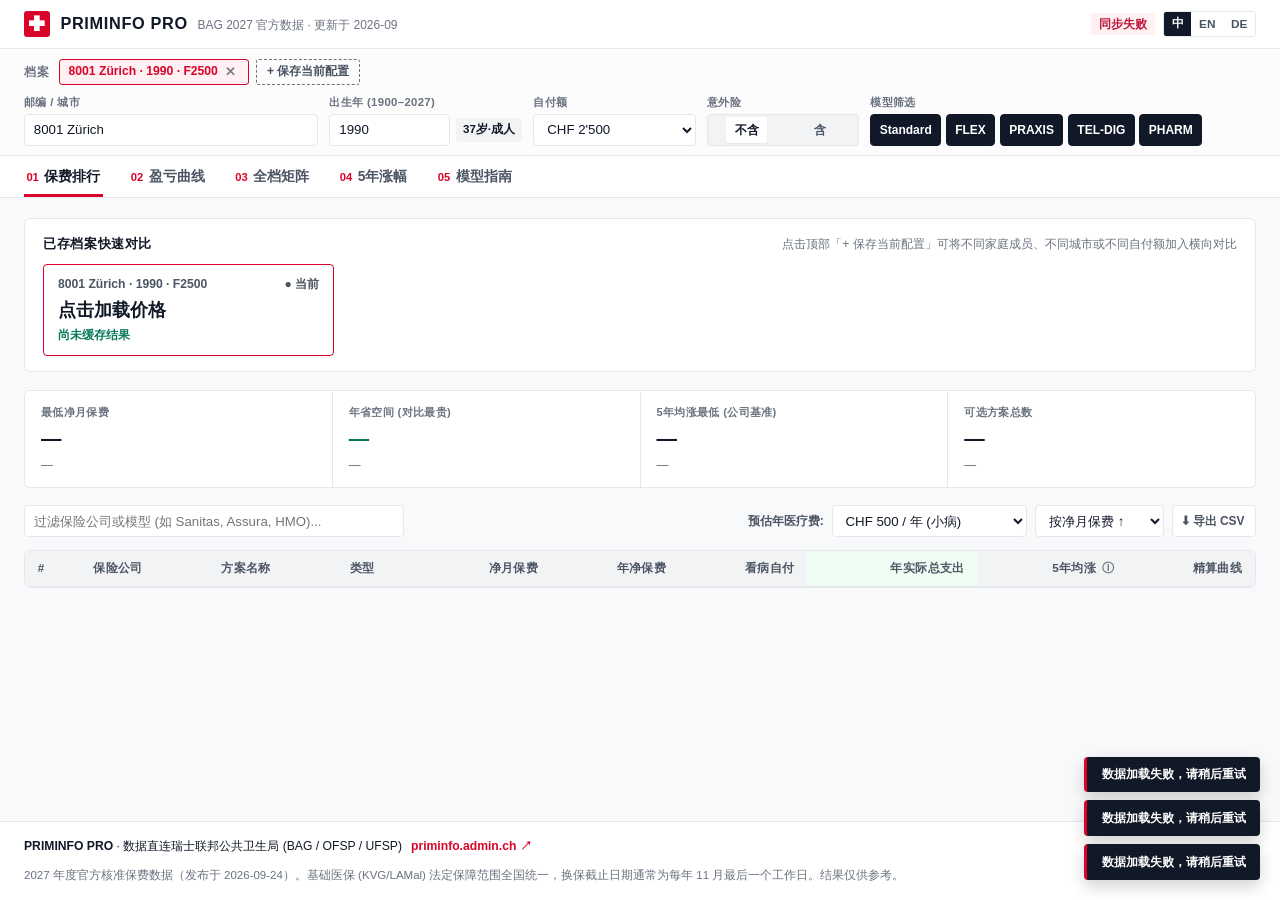
==== static/index.html @ 7e33023c "refactor(web): load the app as an ES module from js/main.js #vibe #claude First step of review #11: " ====
<!DOCTYPE html>
<html lang="zh-CN">
<head>
  <meta charset="UTF-8">
  <meta name="viewport" content="width=device-width, initial-scale=1.0">
  <meta name="description" content="Priminfo Pro — 瑞士联邦卫生局 (BAG) 2027 医保保费精算比价工具：支持多档自付额盈亏平衡曲线、多家庭成员档案对比、全档矩阵与5年历史涨幅分析。">
  <title>Priminfo Pro — 瑞士医保比价 (2027)</title>
  <link rel="icon" type="image/svg+xml" href="data:image/svg+xml,%3Csvg xmlns='http://www.w3.org/2000/svg' viewBox='0 0 32 32'%3E%3Crect width='32' height='32' rx='6' fill='%23d90429'/%3E%3Cpath d='M13 6h6v7h7v6h-7v7h-6v-7H6v-6h7z' fill='%23fff'/%3E%3C/svg%3E">
  <link rel="stylesheet" href="style.css">
</head>
<body>
  <header class="swiss-header">
    <div class="header-top">
      <div class="brand">
        <span class="swiss-cross" aria-hidden="true">✚</span>
        <div class="brand-titles">
          <h1 data-i18n="appTitle">PRIMINFO PRO</h1>
          <span class="brand-meta" id="brand-subtitle" data-i18n="appSubtitle">BAG 2027 官方数据 · 更新于 2026-09</span>
        </div>
      </div>

      <div class="header-actions">
        <span class="status-pill" id="status-badge" data-i18n="statusReady">已同步</span>
        <div class="lang-switch" role="group" aria-label="Language">
          <button type="button" class="lang-btn active" data-lang="zh">中</button>
          <button type="button" class="lang-btn" data-lang="en">EN</button>
          <button type="button" class="lang-btn" data-lang="de">DE</button>
        </div>
      </div>
    </div>

    <section class="profile-bar" aria-label="Saved Profiles">
      <div class="profile-chips-row">
        <span class="bar-label" data-i18n="lblProfiles">档案</span>
        <div class="profile-chips" id="profile-chips"></div>
        <button type="button" class="btn-chip-action" id="btn-save-profile" data-i18n="btnSaveProfile">+ 保存当前配置</button>
        <button type="button" class="btn-mobile-collapse" id="btn-toggle-filters" aria-expanded="true">
          <span id="mobile-filter-summary">收起筛选 ▲</span>
        </button>
      </div>

      <form id="query-form" class="compact-profile-form" novalidate>
        <div class="pf-field pf-loc">
          <label for="location-search" data-i18n="lblLocation">邮编 / 城市</label>
          <div class="autocomplete-wrap">
            <input
              type="text"
              id="location-search"
              placeholder="8001 Zürich, Genève, Bern..."
              autocomplete="off"
              role="combobox"
              aria-expanded="false"
              aria-autocomplete="list"
              aria-controls="location-dropdown"
              required
            >
            <input type="hidden" id="location-id" value="80011450512497">
            <ul id="location-dropdown" class="dropdown-list hidden" role="listbox"></ul>
          </div>
        </div>

        <div class="pf-field pf-yob">
          <label for="yob-input" data-i18n="lblYob">出生年 (1900–2027)</label>
          <div class="input-inline">
            <input
              type="number"
              id="yob-input"
              min="1900"
              max="2027"
              step="1"
              value="1990"
              required
              aria-describedby="yob-error"
            >
            <span class="age-tag" id="age-group-badge">37岁·成人</span>
          </div>
          <div id="yob-error" class="field-error-msg" role="alert" data-i18n="errInvalidYob">请输入 1900–2027 之间的有效年份</div>
        </div>

        <div class="pf-field pf-fran">
          <label for="franchise-select" data-i18n="lblFranchise">自付额</label>
          <select id="franchise-select">
            <option value="300">CHF 300</option>
            <option value="500">CHF 500</option>
            <option value="1000">CHF 1'000</option>
            <option value="1500">CHF 1'500</option>
            <option value="2000">CHF 2'000</option>
            <option value="2500" selected>CHF 2'500</option>
          </select>
        </div>

        <div class="pf-field pf-acc">
          <label data-i18n="lblAccident">意外险</label>
          <div class="seg-mini">
            <label>
              <input type="radio" name="coverage" value="0" checked>
              <span data-i18n="optNoAcc">不含</span>
            </label>
            <label>
              <input type="radio" name="coverage" value="1">
              <span data-i18n="optYesAcc">含</span>
            </label>
          </div>
        </div>

        <div class="pf-field pf-models">
          <label data-i18n="lblModels">模型筛选</label>
          <div class="model-toggles" id="model-pills">
            <label class="m-chip active" data-model-tip="tipBase"><input type="checkbox" value="BASE" checked><span>Standard</span></label>
            <label class="m-chip active" data-model-tip="tipFlex"><input type="checkbox" value="FLEX" checked><span>FLEX</span></label>
            <label class="m-chip active" data-model-tip="tipPraxis"><input type="checkbox" value="PRAXIS" checked><span>PRAXIS</span></label>
            <label class="m-chip active" data-model-tip="tipTel"><input type="checkbox" value="TEL_DIG" checked><span>TEL-DIG</span></label>
            <label class="m-chip active" data-model-tip="tipPharm"><input type="checkbox" value="PHARM" checked><span>PHARM</span></label>
          </div>
        </div>
      </form>
    </section>

    <nav class="primary-nav" aria-label="Primary Views">
      <ul class="nav-tabs" role="tablist">
        <li class="active" role="presentation">
          <button type="button" role="tab" aria-selected="true" data-tab="ranking">
            <span class="tab-num">01</span>
            <span data-i18n="tabRanking">保费排行</span>
          </button>
        </li>
        <li role="presentation">
          <button type="button" role="tab" aria-selected="false" data-tab="curves">
            <span class="tab-num">02</span>
            <span data-i18n="tabCurves">盈亏曲线</span>
          </button>
        </li>
        <li role="presentation">
          <button type="button" role="tab" aria-selected="false" data-tab="matrix">
            <span class="tab-num">03</span>
            <span data-i18n="tabMatrix">全档矩阵</span>
          </button>
        </li>
        <li role="presentation">
          <button type="button" role="tab" aria-selected="false" data-tab="history">
            <span class="tab-num">04</span>
            <span data-i18n="tabHistory">5年涨幅</span>
          </button>
        </li>
        <li role="presentation">
          <button type="button" role="tab" aria-selected="false" data-tab="guide">
            <span class="tab-num">05</span>
            <span data-i18n="tabGuide">模型指南</span>
          </button>
        </li>
      </ul>
    </nav>
  </header>

  <main class="swiss-main">
    <section class="view-section active" id="view-ranking" role="tabpanel">
      <div class="saved-comparison-box" id="saved-comparison-box">
        <div class="section-head">
          <h2 data-i18n="secSavedCompare">已存档案快速对比</h2>
          <span class="section-note" data-i18n="noteSavedCompare">点击顶部「+ 保存当前配置」可将不同家庭成员、不同城市或不同自付额加入横向对比</span>
        </div>
        <div class="saved-cards-grid" id="saved-cards-grid"></div>
        <div class="family-bundle-box hidden" id="family-bundle-box"></div>
      </div>

      <div class="kpi-grid">
        <div class="kpi-cell">
          <span class="kpi-label" data-i18n="kpiCheapest">最低净月保费</span>
          <strong class="kpi-num" id="kpi-min-monthly">—</strong>
          <span class="kpi-meta" id="kpi-min-plan">—</span>
        </div>
        <div class="kpi-cell">
          <span class="kpi-label" data-i18n="kpiSavings">年省空间 (对比最贵)</span>
          <strong class="kpi-num text-green" id="kpi-max-savings">—</strong>
          <span class="kpi-meta" id="kpi-savings-sub">—</span>
        </div>
        <div class="kpi-cell">
          <span class="kpi-label" data-i18n="kpiStable">5年均涨最低 (公司基准)</span>
          <strong class="kpi-num" id="kpi-most-stable">—</strong>
          <span class="kpi-meta" id="kpi-stable-sub">—</span>
        </div>
        <div class="kpi-cell">
          <span class="kpi-label" data-i18n="kpiCount">可选方案总数</span>
          <strong class="kpi-num" id="kpi-plan-count">—</strong>
          <span class="kpi-meta" id="kpi-rebate-info">—</span>
        </div>
      </div>

      <div class="toolbar-row">
        <div class="search-wrap">
          <input type="search" id="search-filter" data-i18n-placeholder="searchPlaceholder" placeholder="过滤保险公司或模型 (如 Sanitas, Assura, HMO)..." aria-label="Filter insurer or model">
        </div>
        <div class="toolbar-right">
          <label for="medical-quick-select" class="inline-cost-lbl" data-i18n="lblQuickMed">预估年医疗费:</label>
          <select id="medical-quick-select" aria-label="Estimated annual medical bills"></select>
          <select id="sort-select" aria-label="Sort order">
            <option value="monthlyNet" data-i18n="sortMonthly">按净月保费 ↑</option>
            <option value="totalYearCost" data-i18n="sortTotal">按全年总成本 ↑</option>
            <option value="avgIncreasePct" data-i18n="sortHistory">按5年涨幅 ↑</option>
          </select>
          <button type="button" class="btn-export-csv" id="btn-export-csv" data-i18n="btnExportCsv">⬇ CSV</button>
        </div>
      </div>

      <div tabindex="0" role="region" aria-labelledby="ranking-caption" class="table-wrapper">
        <table id="ranking-table">
          <caption id="ranking-caption" class="sr-only">2027 瑞士医保保费排行榜</caption>
          <thead>
            <tr>
              <th scope="col">#</th>
              <th scope="col" data-i18n="thInsurer">保险公司</th>
              <th scope="col" data-i18n="thModel">方案名称</th>
              <th scope="col" data-i18n="thCategory">类型</th>
              <th scope="col" class="num-col" data-i18n="thMonthlyNet">净月保费</th>
              <th scope="col" class="num-col" data-i18n="thYearlyNet">年净保费</th>
              <th scope="col" class="num-col" data-i18n="thOutOfPocket">看病自付</th>
              <th scope="col" class="num-col highlight-col" data-i18n="thTotalRealCost">年实际总支出</th>
              <th scope="col" class="num-col">
                <span data-i18n="th5YrAvg">5年均涨</span>
                <span class="th-info-tip" id="th-5yr-tip" title="基于该保险公司在当前地区标准模型 (Standard) 过去5年的平均保费涨幅">ⓘ</span>
              </th>
              <th scope="col" class="num-col" data-i18n="thCurveAction">精算曲线</th>
            </tr>
          </thead>
          <tbody id="ranking-tbody"></tbody>
        </table>
      </div>
      <div class="load-more-bar hidden" id="ranking-load-more-wrap">
        <button type="button" class="btn-load-more" id="btn-load-more"></button>
      </div>
    </section>

    <section class="view-section hidden" id="view-curves" role="tabpanel">
      <div class="curves-layout">
        <div class="curves-controls">
          <div class="field-box">
            <label for="curve-plan-select" data-i18n="lblSelectPlanForCurve">选择保险方案绘制全档位曲线</label>
            <select id="curve-plan-select"></select>
          </div>

          <div class="field-box">
            <label for="medical-cost-slider">
              <span data-i18n="lblHoverMedical">预估 2027 医疗账单 (X轴游标)</span>:
              <strong id="curve-cost-readout" class="text-accent">CHF 500</strong>
            </label>
            <input type="range" id="medical-cost-slider" min="0" max="6000" step="50" value="500">
            <div class="preset-pills" id="preset-pills-wrap">
              <button type="button" class="preset-btn" data-cost="0">CHF 0</button>
              <button type="button" class="preset-btn" data-cost="500">CHF 500</button>
              <button type="button" class="preset-btn" data-cost="1800" data-i18n="preset1800">CHF 1'800 临界</button>
              <button type="button" class="preset-btn" data-cost="3500">CHF 3'500</button>
              <button type="button" class="preset-btn" data-cost="6000">CHF 6'000</button>
            </div>
          </div>

          <div class="verdict-box" id="curve-verdict-box">
            <div class="verdict-label" data-i18n="lblVerdict">精算结论</div>
            <h3 id="verdict-title">—</h3>
            <p id="verdict-desc">—</p>
          </div>
        </div>

        <div class="chart-card">
          <div class="chart-header">
            <div>
              <h2 id="chart-plan-title" data-i18n="chartTitle">各 Franchise 档位全年总支出曲线</h2>
              <p class="chart-sub" data-i18n="chartSub">横轴 (X): 预估全年医疗总账单 (CHF 0 ~ 6'000) · 纵轴 (Y): 全年实际掏钱总额 (12×净月保费 + Franchise内自付 + 10%超额自付)</p>
            </div>
            <div class="chart-legend" id="chart-legend"></div>
          </div>

          <div class="svg-chart-wrap" id="svg-chart-wrap">
            <svg id="breakeven-svg" viewBox="0 0 820 420" preserveAspectRatio="xMidYMid meet" role="img" aria-label="Franchise break-even cost curves"></svg>
          </div>

          <div class="cursor-breakdown" id="cursor-breakdown"></div>
        </div>
      </div>
    </section>

    <section class="view-section hidden" id="view-matrix" role="tabpanel">
      <div class="toolbar-row">
        <p class="section-note" data-i18n="matrixHint">
          绿色标记 (★) 为当前预估医疗支出下该方案最省钱的 Franchise 档位；「—」表示该保险方案不提供对应 Franchise 档位。点击任意行可查看盈亏曲线。
        </p>
        <div class="seg-mini">
          <label>
            <input type="radio" name="matrixMode" value="monthly" checked>
            <span data-i18n="matrixModeMonthly">月净保费 (CHF/月)</span>
          </label>
          <label>
            <input type="radio" name="matrixMode" value="totalCost">
            <span data-i18n="matrixModeTotal">含看病全年总支出 (CHF/年)</span>
          </label>
        </div>
      </div>

      <div tabindex="0" role="region" aria-labelledby="matrix-caption" class="table-wrapper">
        <table id="matrix-table">
          <caption id="matrix-caption" class="sr-only">全自付额矩阵对比表</caption>
          <thead id="matrix-thead"></thead>
          <tbody id="matrix-tbody"></tbody>
        </table>
      </div>
    </section>

    <section class="view-section hidden" id="view-history" role="tabpanel">
      <div class="toolbar-row">
        <p class="section-note" data-i18n="historyHint">
          展示当前地区各保险公司 2022–2027 历年标准模型 (Standard) 月保费（CHF）及同比变化，识别价格波动与长期趋势。
        </p>
      </div>
      <div class="chart-card history-chart-card" id="history-chart-card">
        <div class="chart-header">
          <h2 data-i18n="historyChartTitle">主要保险公司 2022–2027 标准月保费走势对比 (Top 8)</h2>
          <div class="chart-legend" id="history-chart-legend"></div>
        </div>
        <div class="svg-chart-wrap">
          <svg id="history-svg" viewBox="0 0 820 300" preserveAspectRatio="xMidYMid meet" role="img" aria-label="5-year historical premium trend chart"></svg>
        </div>
      </div>
      <div tabindex="0" role="region" aria-labelledby="history-caption" class="table-wrapper">
        <table id="history-table">
          <caption id="history-caption" class="sr-only">5年历史保费涨幅表</caption>
          <thead id="history-thead"></thead>
          <tbody id="history-tbody"></tbody>
        </table>
      </div>
    </section>

    <section class="view-section hidden" id="view-guide" role="tabpanel">
      <div id="guide-dynamic-container"></div>
    </section>
  </main>

  <footer class="swiss-footer">
    <div class="footer-inner">
      <div class="footer-col">
        <strong>PRIMINFO PRO</strong> · <span data-i18n="footerDataSource">数据直连瑞士联邦公共卫生局 (BAG / OFSP / UFSP)</span>
        <a href="https://www.priminfo.admin.ch" target="_blank" rel="noopener">priminfo.admin.ch ↗</a>
      </div>
      <div class="footer-col footer-muted" data-i18n="footerDisclaimer">
        2027 年度官方核准保费数据（发布于 2026-09）。基础医保 (KVG/LAMal) 法定保障范围全国统一，换保截止日期通常为每年 11 月最后一个工作日。结果仅供参考，不构成投保要约。
      </div>
    </div>
  </footer>

  <div id="toast-container" class="toast-container" aria-live="polite"></div>

  <script type="module" src="js/main.js"></script>
</body>
</html>
---- static/style.css ----
:root {
  --bg-page: #f8f9fa;
  --bg-surface: #ffffff;
  --bg-subtle: #f1f3f5;
  --text-primary: #111827;
  --text-secondary: #4b5563;
  --text-muted: #6b7280;
  --border-hairline: #e5e7eb;
  --border-strong: #111827;
  --swiss-red: #d90429;
  --swiss-red-soft: #fff0f3;
  --accent-blue: #1d4ed8;
  --green-good: #047857;
  --green-bg: #ecfdf5;
  --amber-warn: #b45309;
  --amber-bg: #fffbeb;
  --red-bad: #be123c;
  --red-bg: #fff1f2;
  --radius-sm: 4px;
  --radius-md: 6px;
}

* {
  box-sizing: border-box;
  margin: 0;
  padding: 0;
}

body {
  font-family: "Helvetica Neue", -apple-system, BlinkMacSystemFont, "Inter", "PingFang SC", "Microsoft YaHei", sans-serif;
  background-color: var(--bg-page);
  color: var(--text-primary);
  line-height: 1.45;
  -webkit-font-smoothing: antialiased;
  min-block-size: 100vh;
  display: flex;
  flex-direction: column;
}

.sr-only {
  position: absolute;
  width: 1px;
  height: 1px;
  padding: 0;
  margin: -1px;
  overflow: hidden;
  clip: rect(0, 0, 0, 0);
  white-space: nowrap;
  border: 0;
}

.hidden {
  display: none !important;
}

.text-green { color: var(--green-good) !important; }
.text-accent { color: var(--swiss-red) !important; }

.swiss-header {
  background: var(--bg-surface);
  border-bottom: 1px solid var(--border-hairline);
  position: sticky;
  inset-block-start: 0;
  z-index: 40;
}

.header-top {
  max-inline-size: 1360px;
  margin-inline: auto;
  padding: 0.7rem 1.5rem;
  display: flex;
  align-items: center;
  justify-content: space-between;
  gap: 0.5rem;
  border-bottom: 1px solid var(--border-hairline);
}

.brand {
  display: flex;
  align-items: center;
  gap: 0.65rem;
  min-inline-size: 0;
}

.swiss-cross {
  display: inline-flex;
  align-items: center;
  justify-content: center;
  width: 26px;
  height: 26px;
  flex-shrink: 0;
  background: var(--swiss-red);
  color: #fff;
  font-size: 1rem;
  font-weight: 800;
  border-radius: 3px;
}

.brand-titles {
  display: flex;
  align-items: baseline;
  gap: 0.6rem;
  flex-wrap: wrap;
  min-inline-size: 0;
}

.brand h1 {
  font-size: 1.02rem;
  font-weight: 800;
  letter-spacing: 0.04em;
  white-space: nowrap;
}

.brand-meta {
  font-size: 0.75rem;
  color: var(--text-muted);
  white-space: nowrap;
  overflow: hidden;
  text-overflow: ellipsis;
}

.header-actions {
  display: flex;
  align-items: center;
  gap: 0.5rem;
  flex-shrink: 0;
}

.status-pill {
  font-size: 0.72rem;
  font-weight: 700;
  padding: 0.18rem 0.5rem;
  border-radius: 3px;
  background: var(--green-bg);
  color: var(--green-good);
  white-space: nowrap;
  flex-shrink: 0;
}

.status-pill.loading {
  background: var(--amber-bg);
  color: var(--amber-warn);
}

.status-pill.error {
  background: var(--red-bg);
  color: var(--red-bad);
}

.lang-switch {
  display: inline-flex;
  border: 1px solid var(--border-hairline);
  border-radius: 3px;
  overflow: hidden;
  flex-shrink: 0;
}

.lang-btn {
  border: none;
  background: var(--bg-surface);
  padding: 0.24rem 0.48rem;
  font-size: 0.74rem;
  font-weight: 700;
  color: var(--text-secondary);
  cursor: pointer;
  white-space: nowrap;
}

.lang-btn.active {
  background: var(--text-primary);
  color: #fff;
}

.profile-bar {
  max-inline-size: 1360px;
  margin-inline: auto;
  padding: 0.6rem 1.5rem;
  display: flex;
  flex-direction: column;
  gap: 0.55rem;
  border-bottom: 1px solid var(--border-hairline);
  background: #fcfcfd;
}

.profile-bar.is-collapsed .compact-profile-form {
  display: none;
}

.profile-chips-row {
  display: flex;
  align-items: center;
  gap: 0.45rem;
  flex-wrap: wrap;
}

.bar-label {
  font-size: 0.72rem;
  font-weight: 800;
  text-transform: uppercase;
  letter-spacing: 0.05em;
  color: var(--text-muted);
  margin-inline-end: 0.15rem;
}

.profile-chips {
  display: flex;
  align-items: center;
  gap: 0.35rem;
  flex-wrap: wrap;
}

.p-chip {
  display: inline-flex;
  align-items: center;
  gap: 0.35rem;
  padding: 0.2rem 0.55rem;
  font-size: 0.76rem;
  font-weight: 600;
  border: 1px solid var(--border-hairline);
  border-radius: 3px;
  background: var(--bg-surface);
  color: var(--text-primary);
  cursor: pointer;
  transition: border-color 0.15s;
}

.p-chip.active {
  border-color: var(--swiss-red);
  background: var(--swiss-red-soft);
  color: var(--swiss-red);
}

.p-chip-del {
  border: none;
  background: transparent;
  color: var(--text-muted);
  font-size: 0.74rem;
  cursor: pointer;
  padding-inline: 2px;
}

.p-chip-del:hover {
  color: var(--red-bad);
}

.btn-chip-action {
  padding: 0.2rem 0.6rem;
  font-size: 0.75rem;
  font-weight: 700;
  border: 1px dashed var(--text-muted);
  border-radius: 3px;
  background: transparent;
  color: var(--text-secondary);
  cursor: pointer;
}

.btn-chip-action:hover {
  border-color: var(--text-primary);
  color: var(--text-primary);
  background: var(--bg-subtle);
}

.btn-mobile-collapse {
  display: none;
  margin-inline-start: auto;
  padding: 0.2rem 0.55rem;
  font-size: 0.73rem;
  font-weight: 700;
  border: 1px solid var(--border-hairline);
  border-radius: 3px;
  background: var(--bg-surface);
  color: var(--text-secondary);
  cursor: pointer;
}

.compact-profile-form {
  display: grid;
  grid-template-columns: 1.45fr 0.95fr 0.8fr 0.75fr 1.9fr;
  gap: 0.7rem;
  align-items: start;
}

@media (max-width: 1024px) {
  .compact-profile-form {
    grid-template-columns: repeat(2, 1fr);
  }
  .pf-models {
    grid-column: 1 / -1;
  }
}

@media (max-width: 768px) {
  .header-top {
    padding: 0.55rem 0.85rem;
  }
  .brand-meta {
    display: none;
  }
  .profile-bar {
    padding: 0.5rem 0.85rem;
  }
  .btn-mobile-collapse {
    display: inline-flex;
    align-items: center;
  }
}

.pf-field {
  display: flex;
  flex-direction: column;
  gap: 0.22rem;
}

.pf-field > label {
  font-size: 0.71rem;
  font-weight: 700;
  color: var(--text-muted);
  text-transform: uppercase;
  letter-spacing: 0.03em;
}

input[type="text"],
input[type="number"],
input[type="search"],
select {
  width: 100%;
  height: 32px;
  padding: 0 0.55rem;
  font-size: 0.83rem;
  border: 1px solid var(--border-hairline);
  border-radius: var(--radius-sm);
  background: var(--bg-surface);
  color: var(--text-primary);
}

input:focus,
select:focus {
  outline: none;
  border-color: var(--text-primary);
}

/* Validation styling following validate-input-after-interaction (:user-invalid) */
input:user-invalid,
input.is-invalid {
  border-color: #d93025 !important;
  background-color: #fce8e6 !important;
}

.field-error-msg {
  display: none;
  color: #d93025;
  font-size: 0.72rem;
  font-weight: 600;
  margin-block-start: 0.15rem;
}

.pf-field:has(input:user-invalid) .field-error-msg,
.field-error-msg.visible {
  display: block;
}

.input-inline {
  display: flex;
  align-items: center;
  gap: 0.35rem;
}

.age-tag {
  font-size: 0.72rem;
  font-weight: 700;
  padding: 0.24rem 0.45rem;
  background: var(--bg-subtle);
  border-radius: var(--radius-sm);
  white-space: nowrap;
}

.autocomplete-wrap {
  position: relative;
}

.dropdown-list {
  position: absolute;
  inset-block-start: calc(100% + 2px);
  inset-inline: 0;
  background: var(--bg-surface);
  border: 1px solid var(--text-primary);
  border-radius: var(--radius-sm);
  max-block-size: 250px;
  overflow-y: auto;
  z-index: 60;
  list-style: none;
  box-shadow: 0 8px 20px rgba(0, 0, 0, 0.12);
}

.dropdown-list li {
  padding: 0.45rem 0.65rem;
  font-size: 0.82rem;
  cursor: pointer;
  border-bottom: 1px solid var(--bg-subtle);
}

.dropdown-list li:hover,
.dropdown-list li.kb-active {
  background: var(--swiss-red-soft);
  color: var(--swiss-red);
  font-weight: 600;
}

.dropdown-list li.no-match,
.dropdown-list li.match-meta {
  color: var(--text-muted);
  font-size: 0.75rem;
  cursor: default;
  background: var(--bg-subtle);
}

.seg-mini {
  display: inline-flex;
  height: 32px;
  border: 1px solid var(--border-hairline);
  border-radius: var(--radius-sm);
  background: var(--bg-subtle);
  padding: 2px;
}

.seg-mini label {
  flex: 1;
  display: flex;
  align-items: center;
  justify-content: center;
  cursor: pointer;
}

.seg-mini input {
  display: none;
}

.seg-mini span {
  padding: 0 0.55rem;
  font-size: 0.75rem;
  font-weight: 600;
  color: var(--text-secondary);
  border-radius: 2px;
  line-height: 26px;
  white-space: nowrap;
}

.seg-mini input:checked + span {
  background: var(--bg-surface);
  color: var(--text-primary);
  box-shadow: 0 1px 2px rgba(0,0,0,0.06);
}

.model-toggles {
  display: flex;
  gap: 0.3rem;
  flex-wrap: wrap;
}

.m-chip {
  cursor: pointer;
  user-select: none;
}

.m-chip input {
  display: none;
}

.m-chip span {
  display: inline-block;
  height: 32px;
  line-height: 30px;
  padding: 0 0.52rem;
  font-size: 0.75rem;
  font-weight: 700;
  border: 1px solid var(--border-hairline);
  border-radius: var(--radius-sm);
  background: var(--bg-surface);
  color: var(--text-muted);
}

.m-chip.active span {
  border-color: var(--text-primary);
  background: var(--text-primary);
  color: #fff;
}

.primary-nav {
  max-inline-size: 1360px;
  margin-inline: auto;
  padding-inline: 1.5rem;
  background: var(--bg-surface);
}

.nav-tabs {
  display: flex;
  list-style: none;
  gap: 1.6rem;
  position: relative;
  overflow-x: auto;
  scrollbar-width: none;
}

.nav-tabs::-webkit-scrollbar {
  display: none;
}

.nav-tabs::before {
  content: '';
  position: absolute;
  position-anchor: --active-tab;
  inset-block-end: 0;
  inset-inline-start: anchor(left);
  inset-inline-end: anchor(right);
  block-size: 3px;
  background: var(--swiss-red);
  @media (prefers-reduced-motion: no-preference) {
    transition: inset 0.2s ease;
  }
}

.nav-tabs li.active {
  anchor-name: --active-tab;
  @supports not (position-anchor: auto) {
    border-bottom: 3px solid var(--swiss-red);
  }
}

.nav-tabs button {
  border: none;
  background: transparent;
  padding: 0.7rem 0.15rem;
  font-size: 0.86rem;
  font-weight: 700;
  color: var(--text-secondary);
  cursor: pointer;
  display: inline-flex;
  align-items: baseline;
  gap: 0.35rem;
  white-space: nowrap;
}

.nav-tabs li.active button {
  color: var(--text-primary);
}

.tab-num {
  font-size: 0.7rem;
  font-weight: 800;
  color: var(--swiss-red);
  font-variant-numeric: tabular-nums;
}

@media (max-width: 640px) {
  .primary-nav {
    padding-inline: 0.65rem;
  }
  .nav-tabs {
    gap: 0.35rem;
    justify-content: space-between;
  }
  .nav-tabs button {
    padding: 0.58rem 0.1rem;
    font-size: 0.75rem;
    gap: 0.2rem;
  }
  .tab-num {
    font-size: 0.64rem;
  }
}

.swiss-main {
  max-inline-size: 1360px;
  width: 100%;
  margin-inline: auto;
  padding: 1.25rem 1.5rem 3rem;
  flex: 1;
}

@media (max-width: 640px) {
  .swiss-main {
    padding: 0.85rem 0.75rem 2rem;
  }
}

.view-section {
  content-visibility: auto;
  contain-intrinsic-size: auto 1200px auto 680px;
}

@supports not (content-visibility: auto) {
  .view-section {
    contain: layout style paint;
  }
}

.saved-comparison-box {
  background: var(--bg-surface);
  border: 1px solid var(--border-hairline);
  border-radius: var(--radius-md);
  padding: 0.95rem 1.15rem;
  margin-block-end: 1.1rem;
}

.section-head {
  display: flex;
  justify-content: space-between;
  align-items: baseline;
  gap: 0.75rem;
  flex-wrap: wrap;
  margin-block-end: 0.65rem;
}

.section-head h2 {
  font-size: 0.84rem;
  font-weight: 800;
  text-transform: uppercase;
  letter-spacing: 0.04em;
}

.section-note {
  font-size: 0.76rem;
  color: var(--text-muted);
}

.saved-cards-grid {
  display: grid;
  grid-template-columns: repeat(auto-fill, minmax(240px, 1fr));
  gap: 0.65rem;
}

.saved-card {
  border: 1px solid var(--border-hairline);
  border-radius: var(--radius-sm);
  padding: 0.7rem 0.85rem;
  background: #fafafa;
  display: flex;
  flex-direction: column;
  gap: 0.22rem;
  cursor: pointer;
  transition: border-color 0.15s;
}

.saved-card.active {
  border-color: var(--swiss-red);
  background: #fff;
}

.saved-card-head {
  display: flex;
  justify-content: space-between;
  font-size: 0.76rem;
  font-weight: 700;
  color: var(--text-secondary);
}

.saved-card-price {
  font-size: 1.1rem;
  font-weight: 800;
  color: var(--text-primary);
}

.saved-card-sub {
  font-size: 0.74rem;
  color: var(--green-good);
  font-weight: 600;
}

.family-bundle-box {
  margin-block-start: 0.85rem;
  padding-block-start: 0.75rem;
  border-top: 1px dashed var(--border-hairline);
}

.family-bundle-title {
  font-size: 0.76rem;
  font-weight: 800;
  color: var(--text-secondary);
  margin-block-end: 0.45rem;
}

.family-bundle-chips {
  display: flex;
  gap: 0.5rem;
  flex-wrap: wrap;
}

.fb-pill {
  font-size: 0.75rem;
  padding: 0.3rem 0.65rem;
  border-radius: var(--radius-sm);
  background: var(--bg-subtle);
  border: 1px solid var(--border-hairline);
}

.fb-pill.best {
  background: var(--green-bg);
  border-color: #a7f3d0;
  color: #065f46;
  font-weight: 700;
}

.kpi-grid {
  display: grid;
  grid-template-columns: repeat(4, 1fr);
  background: var(--border-hairline);
  gap: 1px;
  border: 1px solid var(--border-hairline);
  border-radius: var(--radius-md);
  overflow: hidden;
  margin-block-end: 1.1rem;
}

@media (max-width: 860px) {
  .kpi-grid {
    grid-template-columns: repeat(2, 1fr);
  }
}

.kpi-cell {
  background: var(--bg-surface);
  padding: 0.85rem 1rem;
  display: flex;
  flex-direction: column;
  gap: 0.18rem;
}

.kpi-label {
  font-size: 0.7rem;
  font-weight: 700;
  text-transform: uppercase;
  letter-spacing: 0.03em;
  color: var(--text-muted);
}

.kpi-num {
  font-size: 1.28rem;
  font-weight: 800;
  letter-spacing: -0.02em;
  font-variant-numeric: tabular-nums;
}

.kpi-meta {
  font-size: 0.74rem;
  color: var(--text-secondary);
}

.toolbar-row {
  display: flex;
  justify-content: space-between;
  align-items: center;
  gap: 0.75rem;
  flex-wrap: wrap;
  margin-block-end: 0.8rem;
}

.search-wrap {
  flex: 1;
  min-inline-size: 220px;
  max-inline-size: 380px;
}

.toolbar-right {
  display: flex;
  align-items: center;
  gap: 0.5rem;
  flex-wrap: wrap;
}

.toolbar-right select {
  width: auto;
}

.inline-cost-lbl {
  font-size: 0.76rem;
  font-weight: 600;
  color: var(--text-secondary);
}

.btn-export-csv {
  height: 32px;
  padding: 0 0.65rem;
  font-size: 0.75rem;
  font-weight: 700;
  border: 1px solid var(--border-hairline);
  border-radius: var(--radius-sm);
  background: var(--bg-surface);
  color: var(--text-secondary);
  cursor: pointer;
}

.btn-export-csv:hover {
  border-color: var(--text-primary);
  color: var(--text-primary);
}

.th-info-tip {
  display: inline-block;
  font-size: 0.72rem;
  color: var(--text-muted);
  cursor: help;
  margin-inline-start: 2px;
}

.table-wrapper {
  overflow: auto;
  max-inline-size: 100%;
  max-block-size: min(680px, 78vh);
  container-type: inline-size;
  background: var(--bg-surface);
  border: 1px solid var(--border-hairline);
  border-radius: var(--radius-md);
}

table {
  width: 100%;
  border-collapse: separate;
  border-spacing: 0;
  font-size: 0.83rem;
}

thead {
  position: sticky;
  inset-block-start: 0;
  z-index: 3;
  background: var(--bg-subtle);
}

th,
td {
  padding: 0.58rem 0.8rem;
  text-align: left;
  border-bottom: 1px solid var(--border-hairline);
  white-space: nowrap;
}

thead th {
  font-size: 0.73rem;
  font-weight: 800;
  text-transform: uppercase;
  letter-spacing: 0.03em;
  color: var(--text-secondary);
  background: var(--bg-subtle);
}

tbody th {
  position: sticky;
  inset-inline-start: 0;
  background: var(--bg-surface);
  z-index: 1;
  font-weight: 700;
  border-right: 1px solid var(--border-hairline);
}

tbody tr:hover td,
tbody tr:hover th {
  background-color: #f8fafc;
}

.num-col {
  text-align: right;
  font-variant-numeric: tabular-nums;
}

.highlight-col {
  background-color: #f0fdf4;
  font-weight: 700;
}

.btn-curve-jump {
  border: 1px solid var(--border-hairline);
  background: var(--bg-surface);
  padding: 0.18rem 0.5rem;
  font-size: 0.72rem;
  font-weight: 600;
  border-radius: 3px;
  cursor: pointer;
}

.btn-curve-jump:hover {
  border-color: var(--swiss-red);
  color: var(--swiss-red);
}

.cat-tag {
  display: inline-block;
  font-size: 0.69rem;
  font-weight: 700;
  padding: 0.12rem 0.42rem;
  border-radius: 3px;
  cursor: pointer;
}

.cat-BASE { background: #e5e7eb; color: #1f2937; }
.cat-TEL_DIG { background: #dbeafe; color: #1e40af; }
.cat-PRAXIS { background: #d1fae5; color: #065f46; }
.cat-FLEX { background: #f3e8ff; color: #6b21a8; }
.cat-PHARM { background: #ffedd5; color: #9a3412; }

.trend-badge {
  display: inline-block;
  padding: 0.12rem 0.42rem;
  border-radius: 3px;
  font-size: 0.72rem;
  font-weight: 700;
}

.trend-low { background: var(--green-bg); color: var(--green-good); }
.trend-mid { background: var(--amber-bg); color: var(--amber-warn); }
.trend-high { background: var(--red-bg); color: var(--red-bad); }

.cell-best-franchise {
  background-color: #dcfce7 !important;
  color: #065f46;
  font-weight: 800;
}

.cell-best-franchise::after {
  content: " ★";
  color: var(--green-good);
}

.load-more-bar {
  margin-block-start: 0.75rem;
  display: flex;
  justify-content: center;
}

.btn-load-more {
  padding: 0.5rem 1.25rem;
  font-size: 0.82rem;
  font-weight: 700;
  border: 1px solid var(--text-primary);
  border-radius: var(--radius-sm);
  background: var(--bg-surface);
  color: var(--text-primary);
  cursor: pointer;
}

.btn-load-more:hover {
  background: var(--text-primary);
  color: #fff;
}

@container (width < 640px) {
  table, thead, tbody, tr, th, td {
    display: block;
  }
  thead {
    display: none;
  }
  tr {
    margin-block-end: 0.65rem;
    border: 1px solid var(--border-hairline);
    border-radius: var(--radius-sm);
    overflow: hidden;
  }
  tbody th {
    position: sticky;
    inset-block-start: 0;
    z-index: 2;
    background: var(--bg-subtle);
    padding: 0.45rem 0.7rem;
    font-size: 0.86rem;
    border-right: none;
  }
  td {
    display: flex;
    justify-content: space-between;
    align-items: center;
    text-align: right;
    padding: 0.35rem 0.7rem;
    font-size: 0.79rem;
  }
  td::before {
    content: attr(data-label);
    font-weight: 600;
    color: var(--text-secondary);
  }
}

.curves-layout {
  display: grid;
  grid-template-columns: 350px 1fr;
  gap: 1.2rem;
  align-items: start;
}

@media (max-width: 980px) {
  .curves-layout {
    grid-template-columns: 1fr;
  }
}

.curves-controls {
  background: var(--bg-surface);
  border: 1px solid var(--border-hairline);
  border-radius: var(--radius-md);
  padding: 1.1rem;
  display: flex;
  flex-direction: column;
  gap: 1rem;
}

.field-box {
  display: flex;
  flex-direction: column;
  gap: 0.38rem;
}

.field-box label {
  font-size: 0.79rem;
  font-weight: 700;
  color: var(--text-secondary);
}

#curve-plan-select {
  text-overflow: ellipsis;
}

input[type="range"] {
  width: 100%;
  accent-color: var(--swiss-red);
  cursor: pointer;
}

.preset-pills {
  display: flex;
  gap: 0.35rem;
  flex-wrap: wrap;
}

.preset-btn {
  border: 1px solid var(--border-hairline);
  background: var(--bg-subtle);
  padding: 0.2rem 0.48rem;
  font-size: 0.72rem;
  font-weight: 600;
  border-radius: 3px;
  cursor: pointer;
}

.preset-btn:hover {
  border-color: var(--text-primary);
}

.verdict-box {
  background: var(--green-bg);
  border-left: 4px solid var(--green-good);
  padding: 0.85rem;
  border-radius: var(--radius-sm);
}

.verdict-label {
  font-size: 0.7rem;
  font-weight: 800;
  text-transform: uppercase;
  color: var(--green-good);
  margin-block-end: 0.2rem;
}

.verdict-box h3 {
  font-size: 0.95rem;
  font-weight: 800;
  color: #064e3b;
  margin-block-end: 0.25rem;
}

.verdict-box p {
  font-size: 0.78rem;
  color: #047857;
}

.chart-card {
  background: var(--bg-surface);
  border: 1px solid var(--border-hairline);
  border-radius: var(--radius-md);
  padding: 1.15rem;
}

.history-chart-card {
  margin-block-end: 1rem;
}

.chart-header {
  display: flex;
  justify-content: space-between;
  align-items: flex-start;
  gap: 0.85rem;
  flex-wrap: wrap;
  margin-block-end: 0.85rem;
}

.chart-header h2 {
  font-size: 0.96rem;
  font-weight: 800;
}

.chart-sub {
  font-size: 0.75rem;
  color: var(--text-muted);
}

.chart-legend {
  display: flex;
  gap: 0.65rem;
  flex-wrap: wrap;
}

.legend-item {
  display: inline-flex;
  align-items: center;
  gap: 0.3rem;
  font-size: 0.74rem;
  font-weight: 700;
}

.legend-dot {
  width: 12px;
  height: 4px;
  border-radius: 2px;
}

.svg-chart-wrap {
  width: 100%;
  background: #fcfcfd;
  border: 1px solid var(--border-hairline);
  border-radius: var(--radius-sm);
  padding: 0.45rem;
  margin-block-end: 0.9rem;
}

#breakeven-svg,
#history-svg {
  width: 100%;
  height: auto;
  display: block;
  cursor: crosshair;
  touch-action: none;
  user-select: none;
  -webkit-user-select: none;
}

.cursor-breakdown {
  display: grid;
  grid-template-columns: repeat(auto-fit, minmax(115px, 1fr));
  gap: 0.45rem;
}

.cb-item {
  border: 1px solid var(--border-hairline);
  border-radius: var(--radius-sm);
  padding: 0.5rem 0.6rem;
  background: var(--bg-surface);
}

.cb-item.best {
  border-color: var(--green-good);
  background: var(--green-bg);
}

.cb-head {
  font-size: 0.71rem;
  font-weight: 800;
  display: flex;
  align-items: center;
  gap: 0.3rem;
}

.cb-total {
  font-size: 0.94rem;
  font-weight: 800;
  margin-block: 0.12rem;
  font-variant-numeric: tabular-nums;
}

.cb-sub {
  font-size: 0.68rem;
  color: var(--text-muted);
}

.guide-banner {
  background: var(--bg-surface);
  border: 1px solid var(--border-hairline);
  border-left: 4px solid var(--swiss-red);
  border-radius: var(--radius-md);
  padding: 1.2rem 1.4rem;
  margin-block-end: 1.15rem;
}

.guide-kicker {
  font-size: 0.72rem;
  font-weight: 800;
  text-transform: uppercase;
  letter-spacing: 0.05em;
  color: var(--swiss-red);
}

.guide-banner h2 {
  font-size: 1.12rem;
  font-weight: 800;
  margin-block: 0.25rem 0.45rem;
}

.guide-banner p {
  font-size: 0.85rem;
  color: var(--text-secondary);
}

.guide-grid {
  display: grid;
  grid-template-columns: repeat(3, 1fr);
  gap: 0.95rem;
}

@media (max-width: 960px) {
  .guide-grid {
    grid-template-columns: repeat(2, 1fr);
  }
}

@media (max-width: 640px) {
  .guide-grid {
    grid-template-columns: 1fr;
  }
}

.guide-card {
  background: var(--bg-surface);
  border: 1px solid var(--border-hairline);
  border-radius: var(--radius-md);
  padding: 1.1rem 1.2rem;
  display: flex;
  flex-direction: column;
  gap: 0.5rem;
}

.highlight-guide-card {
  background: #fffbeb;
  border-color: #fde68a;
}

.guide-card-top {
  display: flex;
  justify-content: space-between;
  align-items: center;
}

.discount-tag {
  font-size: 0.73rem;
  font-weight: 800;
  color: var(--text-muted);
}

.guide-card h3 {
  font-size: 0.95rem;
  font-weight: 800;
}

.guide-card p,
.guide-list {
  font-size: 0.81rem;
  color: var(--text-secondary);
}

.guide-list {
  padding-inline-start: 1.1rem;
  display: flex;
  flex-direction: column;
  gap: 0.24rem;
}

.swiss-footer {
  background: var(--bg-surface);
  border-top: 1px solid var(--border-hairline);
  padding: 1rem 1.5rem;
  margin-block-start: auto;
}

.footer-inner {
  max-inline-size: 1360px;
  margin-inline: auto;
  display: flex;
  justify-content: space-between;
  align-items: center;
  gap: 0.75rem;
  flex-wrap: wrap;
  font-size: 0.76rem;
}

.footer-inner a {
  color: var(--swiss-red);
  font-weight: 700;
  text-decoration: none;
  margin-inline-start: 0.35rem;
}

.footer-muted {
  color: var(--text-muted);
  font-size: 0.72rem;
}

.toast-container {
  position: fixed;
  inset-block-end: 1.25rem;
  inset-inline-end: 1.25rem;
  z-index: 100;
  display: flex;
  flex-direction: column;
  gap: 0.5rem;
  pointer-events: none;
}

.toast-item {
  background: var(--text-primary);
  color: #fff;
  padding: 0.55rem 0.9rem;
  border-radius: var(--radius-sm);
  font-size: 0.78rem;
  font-weight: 600;
  box-shadow: 0 6px 16px rgba(0, 0, 0, 0.18);
  border-left: 3px solid var(--swiss-red);
}
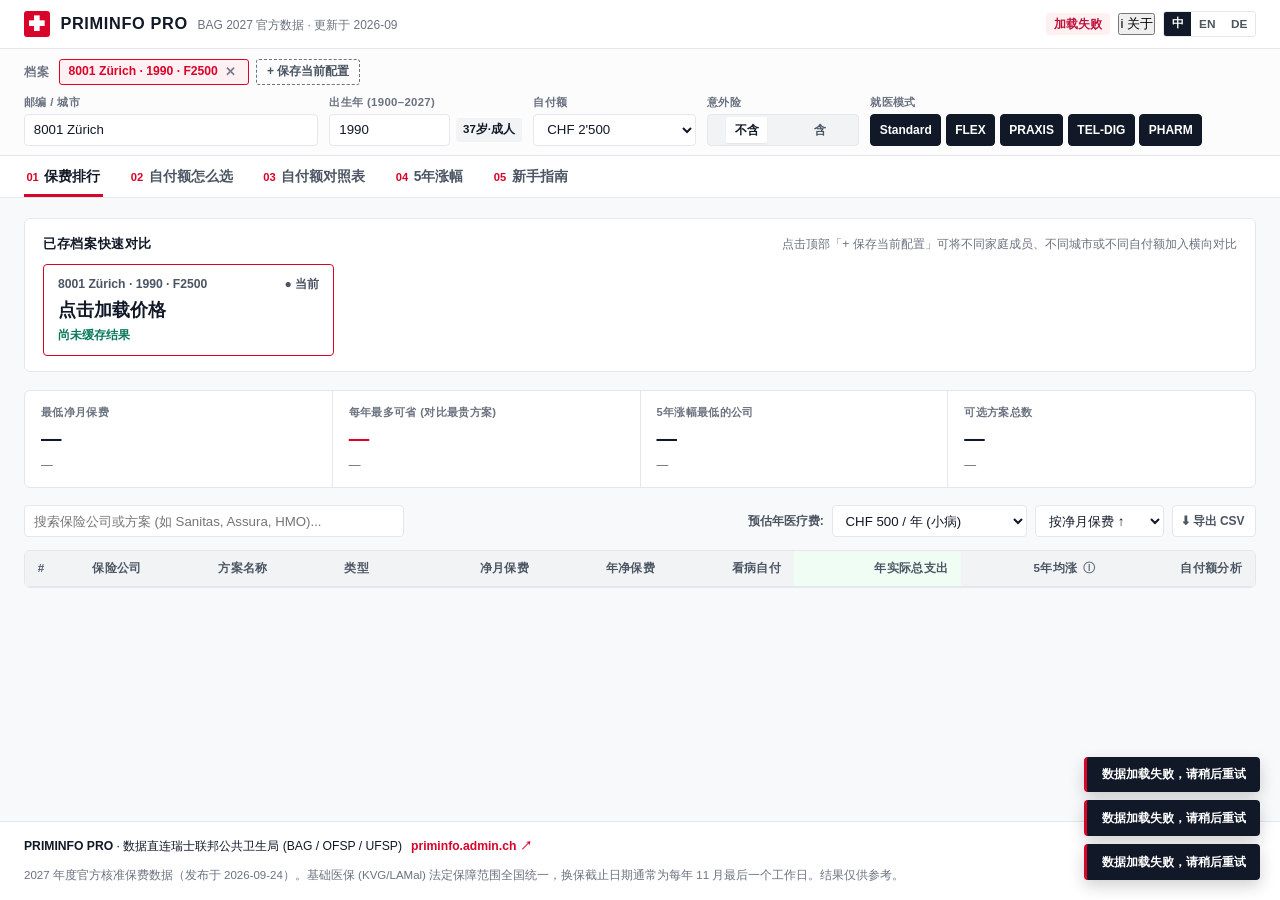
==== commit 8eb79011: "feat(web): add an About dialog on data source, independence and disclaimer #vibe #claude A header bu" ====
--- a/static/index.html
+++ b/static/index.html
@@ -6,6 +6,8 @@
   <meta name="description" content="Priminfo Pro — 瑞士联邦卫生局 (BAG) 2027 医保保费精算比价工具：支持多档自付额盈亏平衡曲线、多家庭成员档案对比、全档矩阵与5年历史涨幅分析。">
   <title>Priminfo Pro — 瑞士医保比价 (2027)</title>
   <link rel="icon" type="image/svg+xml" href="data:image/svg+xml,%3Csvg xmlns='http://www.w3.org/2000/svg' viewBox='0 0 32 32'%3E%3Crect width='32' height='32' rx='6' fill='%23d90429'/%3E%3Cpath d='M13 6h6v7h7v6h-7v7h-6v-7H6v-6h7z' fill='%23fff'/%3E%3C/svg%3E">
+  <link rel="preload" href="fonts/fraunces-500-800-latin.woff2" as="font" type="font/woff2" crossorigin>
+  <link rel="preload" href="fonts/ibm-plex-sans-latin.woff2" as="font" type="font/woff2" crossorigin>
   <link rel="stylesheet" href="style.css">
 </head>
 <body>
@@ -20,7 +22,11 @@
       </div>
 
       <div class="header-actions">
-        <span class="status-pill" id="status-badge" data-i18n="statusReady">已同步</span>
+        <span class="status-pill" id="status-badge" data-i18n="statusReady">数据已加载</span>
+        <button type="button" class="btn-about" id="btn-about" aria-haspopup="dialog" aria-controls="about-dialog">
+          <span class="about-i" aria-hidden="true">i</span>
+          <span class="about-label" data-i18n="btnAbout">关于</span>
+        </button>
         <div class="lang-switch" role="group" aria-label="Language">
           <button type="button" class="lang-btn active" data-lang="zh">中</button>
           <button type="button" class="lang-btn" data-lang="en">EN</button>
@@ -104,7 +110,7 @@
         </div>
 
         <div class="pf-field pf-models">
-          <label data-i18n="lblModels">模型筛选</label>
+          <label data-i18n="lblModels">就医模式</label>
           <div class="model-toggles" id="model-pills">
             <label class="m-chip active" data-model-tip="tipBase"><input type="checkbox" value="BASE" checked><span>Standard</span></label>
             <label class="m-chip active" data-model-tip="tipFlex"><input type="checkbox" value="FLEX" checked><span>FLEX</span></label>
@@ -127,13 +133,13 @@
         <li role="presentation">
           <button type="button" role="tab" aria-selected="false" data-tab="curves">
             <span class="tab-num">02</span>
-            <span data-i18n="tabCurves">盈亏曲线</span>
+            <span data-i18n="tabCurves">自付额怎么选</span>
           </button>
         </li>
         <li role="presentation">
           <button type="button" role="tab" aria-selected="false" data-tab="matrix">
             <span class="tab-num">03</span>
-            <span data-i18n="tabMatrix">全档矩阵</span>
+            <span data-i18n="tabMatrix">自付额对照表</span>
           </button>
         </li>
         <li role="presentation">
@@ -145,7 +151,7 @@
         <li role="presentation">
           <button type="button" role="tab" aria-selected="false" data-tab="guide">
             <span class="tab-num">05</span>
-            <span data-i18n="tabGuide">模型指南</span>
+            <span data-i18n="tabGuide">新手指南</span>
           </button>
         </li>
       </ul>
@@ -170,12 +176,12 @@
           <span class="kpi-meta" id="kpi-min-plan">—</span>
         </div>
         <div class="kpi-cell">
-          <span class="kpi-label" data-i18n="kpiSavings">年省空间 (对比最贵)</span>
-          <strong class="kpi-num text-green" id="kpi-max-savings">—</strong>
+          <span class="kpi-label" data-i18n="kpiSavings">每年最多可省 (对比最贵方案)</span>
+          <strong class="kpi-num text-accent" id="kpi-max-savings">—</strong>
           <span class="kpi-meta" id="kpi-savings-sub">—</span>
         </div>
         <div class="kpi-cell">
-          <span class="kpi-label" data-i18n="kpiStable">5年均涨最低 (公司基准)</span>
+          <span class="kpi-label" data-i18n="kpiStable">5年涨幅最低的公司</span>
           <strong class="kpi-num" id="kpi-most-stable">—</strong>
           <span class="kpi-meta" id="kpi-stable-sub">—</span>
         </div>
@@ -188,7 +194,7 @@
 
       <div class="toolbar-row">
         <div class="search-wrap">
-          <input type="search" id="search-filter" data-i18n-placeholder="searchPlaceholder" placeholder="过滤保险公司或模型 (如 Sanitas, Assura, HMO)..." aria-label="Filter insurer or model">
+          <input type="search" id="search-filter" data-i18n-placeholder="searchPlaceholder" placeholder="搜索保险公司或方案 (如 Sanitas, Assura, HMO)..." aria-label="Filter insurer or model">
         </div>
         <div class="toolbar-right">
           <label for="medical-quick-select" class="inline-cost-lbl" data-i18n="lblQuickMed">预估年医疗费:</label>
@@ -219,7 +225,7 @@
                 <span data-i18n="th5YrAvg">5年均涨</span>
                 <span class="th-info-tip" id="th-5yr-tip" title="基于该保险公司在当前地区标准模型 (Standard) 过去5年的平均保费涨幅">ⓘ</span>
               </th>
-              <th scope="col" class="num-col" data-i18n="thCurveAction">精算曲线</th>
+              <th scope="col" class="num-col" data-i18n="thCurveAction">自付额分析</th>
             </tr>
           </thead>
           <tbody id="ranking-tbody"></tbody>
@@ -234,27 +240,27 @@
       <div class="curves-layout">
         <div class="curves-controls">
           <div class="field-box">
-            <label for="curve-plan-select" data-i18n="lblSelectPlanForCurve">选择保险方案绘制全档位曲线</label>
+            <label for="curve-plan-select" data-i18n="lblSelectPlanForCurve">选择一个方案，比较它的各个自付额档位</label>
             <select id="curve-plan-select"></select>
           </div>
 
           <div class="field-box">
             <label for="medical-cost-slider">
-              <span data-i18n="lblHoverMedical">预估 2027 医疗账单 (X轴游标)</span>:
+              <span data-i18n="lblHoverMedical">预估 2027 年看病花费 (图中竖线)</span>:
               <strong id="curve-cost-readout" class="text-accent">CHF 500</strong>
             </label>
             <input type="range" id="medical-cost-slider" min="0" max="6000" step="50" value="500">
             <div class="preset-pills" id="preset-pills-wrap">
               <button type="button" class="preset-btn" data-cost="0">CHF 0</button>
               <button type="button" class="preset-btn" data-cost="500">CHF 500</button>
-              <button type="button" class="preset-btn" data-cost="1800" data-i18n="preset1800">CHF 1'800 临界</button>
+              <button type="button" class="preset-btn" data-cost="1800" data-i18n="preset1800">CHF 1'800 临界点</button>
               <button type="button" class="preset-btn" data-cost="3500">CHF 3'500</button>
               <button type="button" class="preset-btn" data-cost="6000">CHF 6'000</button>
             </div>
           </div>
 
           <div class="verdict-box" id="curve-verdict-box">
-            <div class="verdict-label" data-i18n="lblVerdict">精算结论</div>
+            <div class="verdict-label" data-i18n="lblVerdict">建议</div>
             <h3 id="verdict-title">—</h3>
             <p id="verdict-desc">—</p>
           </div>
@@ -263,8 +269,8 @@
         <div class="chart-card">
           <div class="chart-header">
             <div>
-              <h2 id="chart-plan-title" data-i18n="chartTitle">各 Franchise 档位全年总支出曲线</h2>
-              <p class="chart-sub" data-i18n="chartSub">横轴 (X): 预估全年医疗总账单 (CHF 0 ~ 6'000) · 纵轴 (Y): 全年实际掏钱总额 (12×净月保费 + Franchise内自付 + 10%超额自付)</p>
+              <h2 id="chart-plan-title" data-i18n="chartTitle">各自付额档位的全年总花费</h2>
+              <p class="chart-sub" data-i18n="chartSub">横轴: 预估全年看病总花费 (CHF 0 ~ 6'000) · 纵轴: 全年实际掏钱总额 (12×净月保费 + 自付额内自付 + 10% 超额自付)</p>
             </div>
             <div class="chart-legend" id="chart-legend"></div>
           </div>
@@ -281,7 +287,7 @@
     <section class="view-section hidden" id="view-matrix" role="tabpanel">
       <div class="toolbar-row">
         <p class="section-note" data-i18n="matrixHint">
-          绿色标记 (★) 为当前预估医疗支出下该方案最省钱的 Franchise 档位；「—」表示该保险方案不提供对应 Franchise 档位。点击任意行可查看盈亏曲线。
+          绿色标记 (★) 为当前预估看病花费下该方案最省钱的自付额档位；「—」表示该方案不提供该档位。点击任意行可查看自付额分析。
         </p>
         <div class="seg-mini">
           <label>
@@ -345,6 +351,37 @@
     </div>
   </footer>
 
+  <dialog id="about-dialog" class="about-dialog" aria-labelledby="about-title">
+    <div class="about-inner">
+      <div class="about-head">
+        <h2 id="about-title" data-i18n="aboutTitle">关于 Priminfo Pro</h2>
+        <button type="button" class="about-close" id="btn-about-close" data-i18n-aria="aboutClose" aria-label="关闭">✕</button>
+      </div>
+      <div class="about-body">
+        <section>
+          <h3 data-i18n="aboutDataH">数据来源</h3>
+          <p data-i18n="aboutDataP">所有保费数据实时取自瑞士联邦公共卫生局 (BAG) 的官方保费查询网站 priminfo.admin.ch，不做任何加工；每年 9 月底官方公布下一年度保费后更新。</p>
+        </section>
+        <section>
+          <h3 data-i18n="aboutIndepH">独立 · 无广告</h3>
+          <p data-i18n="aboutIndepP">本站不投放广告、不收取任何保险公司的佣金、不使用跟踪统计。您保存的档案只存在自己的浏览器里，不会上传。</p>
+        </section>
+        <section>
+          <h3 data-i18n="aboutCalcH">怎么算的</h3>
+          <p data-i18n="aboutCalcP">「年实际总支出」= 12 × 净月保费 + 自付额以内的看病费用 + 超出自付额部分的 10%（成人每年最多 CHF 700，儿童最多 CHF 350）。净月保费已扣除每月返还的环境税补贴。</p>
+        </section>
+        <section>
+          <h3 data-i18n="aboutDisclaimerH">仅供参考</h3>
+          <p data-i18n="aboutDisclaimerP">计算结果仅供参考，不构成投保建议或要约；实际保费以保险公司和官方网站为准，换保前请在 priminfo.admin.ch 核对。基础医保 (KVG/LAMal) 的法定保障范围全国统一；换保截止日期通常为每年 11 月最后一个工作日。</p>
+        </section>
+      </div>
+      <div class="about-foot">
+        <a href="https://www.priminfo.admin.ch" target="_blank" rel="noopener">priminfo.admin.ch ↗</a>
+        <button type="button" class="btn-load-more" id="btn-about-ok" data-i18n="aboutClose">关闭</button>
+      </div>
+    </div>
+  </dialog>
+
   <div id="toast-container" class="toast-container" aria-live="polite"></div>
 
   <script type="module" src="js/main.js"></script>
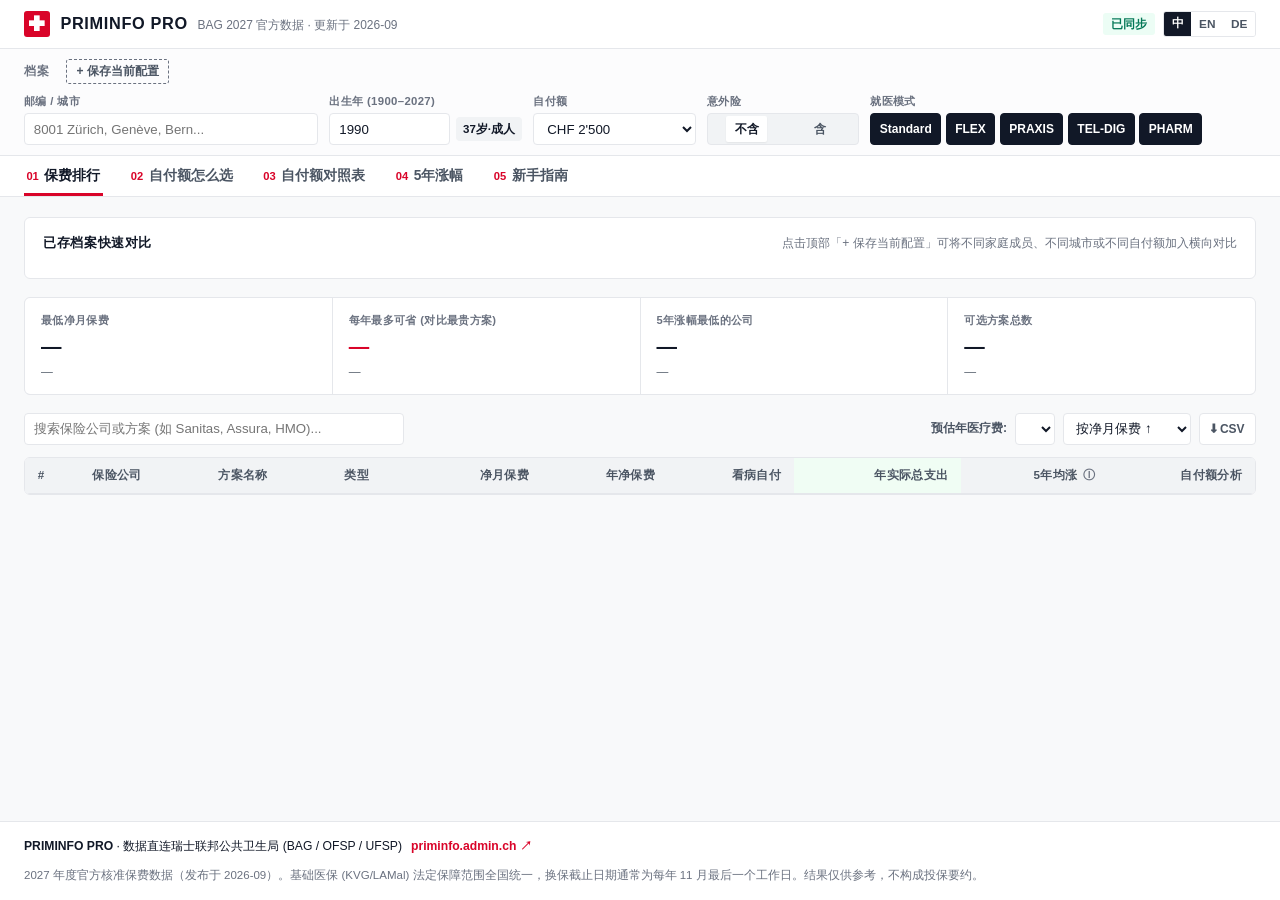
==== commit 38ae44fb: "text(web): plain-language labels for tabs, status and franchise wording #vibe #claude Tabs: 盈亏曲线 -> " ====
--- a/static/index.html
+++ b/static/index.html
@@ -22,11 +22,7 @@
       </div>
 
       <div class="header-actions">
-        <span class="status-pill" id="status-badge" data-i18n="statusReady">数据已加载</span>
-        <button type="button" class="btn-about" id="btn-about" aria-haspopup="dialog" aria-controls="about-dialog">
-          <span class="about-i" aria-hidden="true">i</span>
-          <span class="about-label" data-i18n="btnAbout">关于</span>
-        </button>
+        <span class="status-pill" id="status-badge" data-i18n="statusReady">已同步</span>
         <div class="lang-switch" role="group" aria-label="Language">
           <button type="button" class="lang-btn active" data-lang="zh">中</button>
           <button type="button" class="lang-btn" data-lang="en">EN</button>
@@ -351,37 +347,6 @@
     </div>
   </footer>
 
-  <dialog id="about-dialog" class="about-dialog" aria-labelledby="about-title">
-    <div class="about-inner">
-      <div class="about-head">
-        <h2 id="about-title" data-i18n="aboutTitle">关于 Priminfo Pro</h2>
-        <button type="button" class="about-close" id="btn-about-close" data-i18n-aria="aboutClose" aria-label="关闭">✕</button>
-      </div>
-      <div class="about-body">
-        <section>
-          <h3 data-i18n="aboutDataH">数据来源</h3>
-          <p data-i18n="aboutDataP">所有保费数据实时取自瑞士联邦公共卫生局 (BAG) 的官方保费查询网站 priminfo.admin.ch，不做任何加工；每年 9 月底官方公布下一年度保费后更新。</p>
-        </section>
-        <section>
-          <h3 data-i18n="aboutIndepH">独立 · 无广告</h3>
-          <p data-i18n="aboutIndepP">本站不投放广告、不收取任何保险公司的佣金、不使用跟踪统计。您保存的档案只存在自己的浏览器里，不会上传。</p>
-        </section>
-        <section>
-          <h3 data-i18n="aboutCalcH">怎么算的</h3>
-          <p data-i18n="aboutCalcP">「年实际总支出」= 12 × 净月保费 + 自付额以内的看病费用 + 超出自付额部分的 10%（成人每年最多 CHF 700，儿童最多 CHF 350）。净月保费已扣除每月返还的环境税补贴。</p>
-        </section>
-        <section>
-          <h3 data-i18n="aboutDisclaimerH">仅供参考</h3>
-          <p data-i18n="aboutDisclaimerP">计算结果仅供参考，不构成投保建议或要约；实际保费以保险公司和官方网站为准，换保前请在 priminfo.admin.ch 核对。基础医保 (KVG/LAMal) 的法定保障范围全国统一；换保截止日期通常为每年 11 月最后一个工作日。</p>
-        </section>
-      </div>
-      <div class="about-foot">
-        <a href="https://www.priminfo.admin.ch" target="_blank" rel="noopener">priminfo.admin.ch ↗</a>
-        <button type="button" class="btn-load-more" id="btn-about-ok" data-i18n="aboutClose">关闭</button>
-      </div>
-    </div>
-  </dialog>
-
   <div id="toast-container" class="toast-container" aria-live="polite"></div>
 
   <script type="module" src="js/main.js"></script>
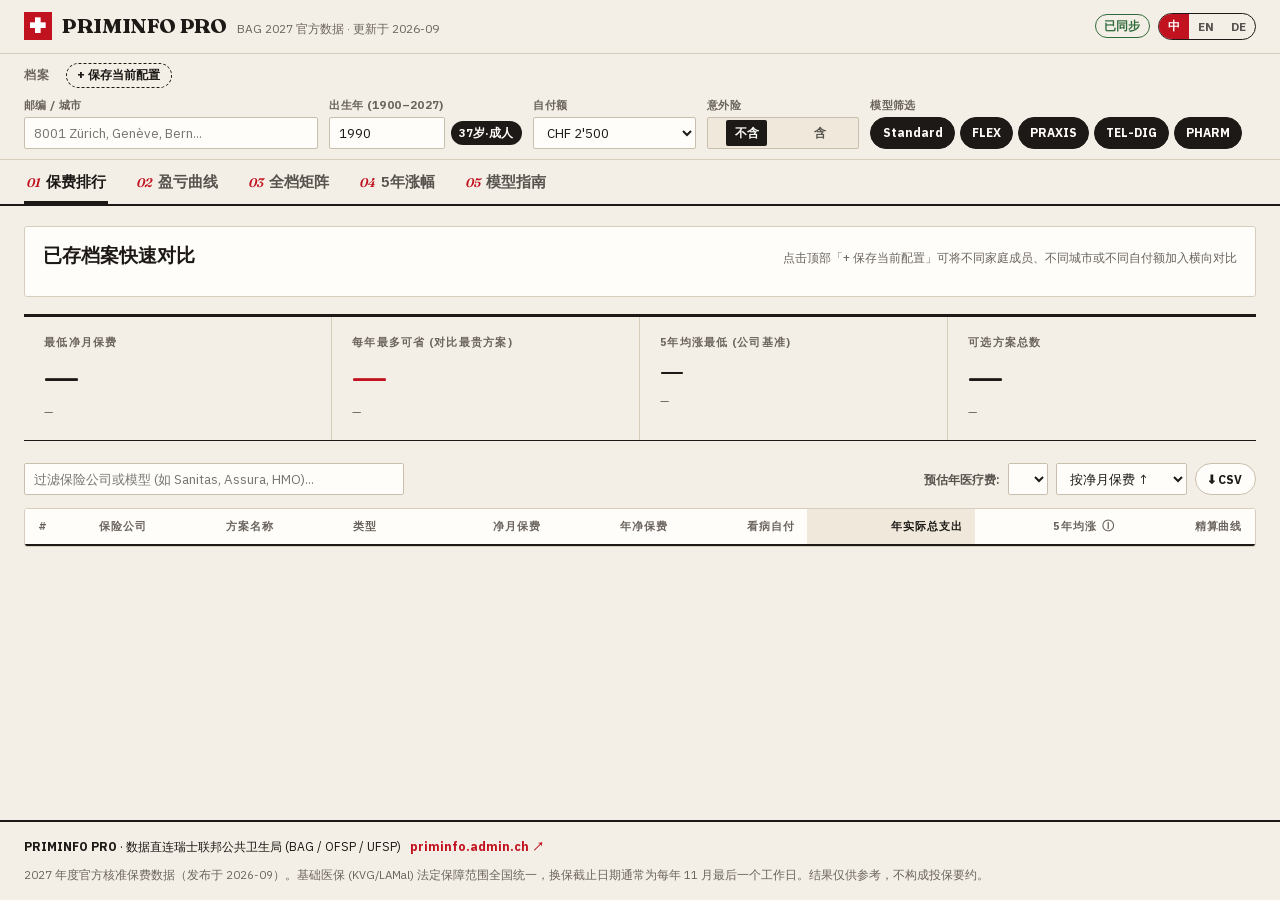
==== commit 0e77ab62: "style(web): switch to the Editorial Bold theme #vibe #claude Warm paper palette, Fraunces for headin" ====
--- a/static/index.html
+++ b/static/index.html
@@ -106,7 +106,7 @@
         </div>
 
         <div class="pf-field pf-models">
-          <label data-i18n="lblModels">就医模式</label>
+          <label data-i18n="lblModels">模型筛选</label>
           <div class="model-toggles" id="model-pills">
             <label class="m-chip active" data-model-tip="tipBase"><input type="checkbox" value="BASE" checked><span>Standard</span></label>
             <label class="m-chip active" data-model-tip="tipFlex"><input type="checkbox" value="FLEX" checked><span>FLEX</span></label>
@@ -129,13 +129,13 @@
         <li role="presentation">
           <button type="button" role="tab" aria-selected="false" data-tab="curves">
             <span class="tab-num">02</span>
-            <span data-i18n="tabCurves">自付额怎么选</span>
+            <span data-i18n="tabCurves">盈亏曲线</span>
           </button>
         </li>
         <li role="presentation">
           <button type="button" role="tab" aria-selected="false" data-tab="matrix">
             <span class="tab-num">03</span>
-            <span data-i18n="tabMatrix">自付额对照表</span>
+            <span data-i18n="tabMatrix">全档矩阵</span>
           </button>
         </li>
         <li role="presentation">
@@ -147,7 +147,7 @@
         <li role="presentation">
           <button type="button" role="tab" aria-selected="false" data-tab="guide">
             <span class="tab-num">05</span>
-            <span data-i18n="tabGuide">新手指南</span>
+            <span data-i18n="tabGuide">模型指南</span>
           </button>
         </li>
       </ul>
@@ -177,7 +177,7 @@
           <span class="kpi-meta" id="kpi-savings-sub">—</span>
         </div>
         <div class="kpi-cell">
-          <span class="kpi-label" data-i18n="kpiStable">5年涨幅最低的公司</span>
+          <span class="kpi-label" data-i18n="kpiStable">5年均涨最低 (公司基准)</span>
           <strong class="kpi-num" id="kpi-most-stable">—</strong>
           <span class="kpi-meta" id="kpi-stable-sub">—</span>
         </div>
@@ -190,7 +190,7 @@
 
       <div class="toolbar-row">
         <div class="search-wrap">
-          <input type="search" id="search-filter" data-i18n-placeholder="searchPlaceholder" placeholder="搜索保险公司或方案 (如 Sanitas, Assura, HMO)..." aria-label="Filter insurer or model">
+          <input type="search" id="search-filter" data-i18n-placeholder="searchPlaceholder" placeholder="过滤保险公司或模型 (如 Sanitas, Assura, HMO)..." aria-label="Filter insurer or model">
         </div>
         <div class="toolbar-right">
           <label for="medical-quick-select" class="inline-cost-lbl" data-i18n="lblQuickMed">预估年医疗费:</label>
@@ -221,7 +221,7 @@
                 <span data-i18n="th5YrAvg">5年均涨</span>
                 <span class="th-info-tip" id="th-5yr-tip" title="基于该保险公司在当前地区标准模型 (Standard) 过去5年的平均保费涨幅">ⓘ</span>
               </th>
-              <th scope="col" class="num-col" data-i18n="thCurveAction">自付额分析</th>
+              <th scope="col" class="num-col" data-i18n="thCurveAction">精算曲线</th>
             </tr>
           </thead>
           <tbody id="ranking-tbody"></tbody>
@@ -236,27 +236,27 @@
       <div class="curves-layout">
         <div class="curves-controls">
           <div class="field-box">
-            <label for="curve-plan-select" data-i18n="lblSelectPlanForCurve">选择一个方案，比较它的各个自付额档位</label>
+            <label for="curve-plan-select" data-i18n="lblSelectPlanForCurve">选择保险方案绘制全档位曲线</label>
             <select id="curve-plan-select"></select>
           </div>
 
           <div class="field-box">
             <label for="medical-cost-slider">
-              <span data-i18n="lblHoverMedical">预估 2027 年看病花费 (图中竖线)</span>:
+              <span data-i18n="lblHoverMedical">预估 2027 医疗账单 (X轴游标)</span>:
               <strong id="curve-cost-readout" class="text-accent">CHF 500</strong>
             </label>
             <input type="range" id="medical-cost-slider" min="0" max="6000" step="50" value="500">
             <div class="preset-pills" id="preset-pills-wrap">
               <button type="button" class="preset-btn" data-cost="0">CHF 0</button>
               <button type="button" class="preset-btn" data-cost="500">CHF 500</button>
-              <button type="button" class="preset-btn" data-cost="1800" data-i18n="preset1800">CHF 1'800 临界点</button>
+              <button type="button" class="preset-btn" data-cost="1800" data-i18n="preset1800">CHF 1'800 临界</button>
               <button type="button" class="preset-btn" data-cost="3500">CHF 3'500</button>
               <button type="button" class="preset-btn" data-cost="6000">CHF 6'000</button>
             </div>
           </div>
 
           <div class="verdict-box" id="curve-verdict-box">
-            <div class="verdict-label" data-i18n="lblVerdict">建议</div>
+            <div class="verdict-label" data-i18n="lblVerdict">精算结论</div>
             <h3 id="verdict-title">—</h3>
             <p id="verdict-desc">—</p>
           </div>
@@ -265,8 +265,8 @@
         <div class="chart-card">
           <div class="chart-header">
             <div>
-              <h2 id="chart-plan-title" data-i18n="chartTitle">各自付额档位的全年总花费</h2>
-              <p class="chart-sub" data-i18n="chartSub">横轴: 预估全年看病总花费 (CHF 0 ~ 6'000) · 纵轴: 全年实际掏钱总额 (12×净月保费 + 自付额内自付 + 10% 超额自付)</p>
+              <h2 id="chart-plan-title" data-i18n="chartTitle">各 Franchise 档位全年总支出曲线</h2>
+              <p class="chart-sub" data-i18n="chartSub">横轴 (X): 预估全年医疗总账单 (CHF 0 ~ 6'000) · 纵轴 (Y): 全年实际掏钱总额 (12×净月保费 + Franchise内自付 + 10%超额自付)</p>
             </div>
             <div class="chart-legend" id="chart-legend"></div>
           </div>
@@ -283,7 +283,7 @@
     <section class="view-section hidden" id="view-matrix" role="tabpanel">
       <div class="toolbar-row">
         <p class="section-note" data-i18n="matrixHint">
-          绿色标记 (★) 为当前预估看病花费下该方案最省钱的自付额档位；「—」表示该方案不提供该档位。点击任意行可查看自付额分析。
+          绿色标记 (★) 为当前预估医疗支出下该方案最省钱的 Franchise 档位；「—」表示该保险方案不提供对应 Franchise 档位。点击任意行可查看盈亏曲线。
         </p>
         <div class="seg-mini">
           <label>
--- a/static/style.css
+++ b/static/style.css
@@ -1,23 +1,49 @@
+/* Self-hosted latin subsets (from Google Fonts), both variable: Fraunces (opsz 9..144, wght 500..800) and IBM Plex Sans (wght 400..700) */
+@font-face {
+  font-family: "Fraunces";
+  font-style: normal;
+  font-weight: 500 800;
+  font-display: swap;
+  src: url("fonts/fraunces-500-800-latin.woff2") format("woff2");
+  unicode-range: U+0000-00FF, U+0131, U+0152-0153, U+02BB-02BC, U+02C6, U+02DA, U+02DC, U+0304, U+0308, U+0329, U+2000-206F, U+20AC, U+2122, U+2191, U+2193, U+2212, U+2215, U+FEFF, U+FFFD;
+}
+
+@font-face {
+  font-family: "IBM Plex Sans";
+  font-style: normal;
+  font-weight: 400 700;
+  font-display: swap;
+  src: url("fonts/ibm-plex-sans-latin.woff2") format("woff2");
+  unicode-range: U+0000-00FF, U+0131, U+0152-0153, U+02BB-02BC, U+02C6, U+02DA, U+02DC, U+0304, U+0308, U+0329, U+2000-206F, U+20AC, U+2122, U+2191, U+2193, U+2212, U+2215, U+FEFF, U+FFFD;
+}
+
+/* Editorial Bold: warm paper page, black primary, Swiss red only as an accent */
 :root {
-  --bg-page: #f8f9fa;
-  --bg-surface: #ffffff;
-  --bg-subtle: #f1f3f5;
-  --text-primary: #111827;
-  --text-secondary: #4b5563;
-  --text-muted: #6b7280;
-  --border-hairline: #e5e7eb;
-  --border-strong: #111827;
-  --swiss-red: #d90429;
-  --swiss-red-soft: #fff0f3;
-  --accent-blue: #1d4ed8;
-  --green-good: #047857;
-  --green-bg: #ecfdf5;
-  --amber-warn: #b45309;
-  --amber-bg: #fffbeb;
-  --red-bad: #be123c;
-  --red-bg: #fff1f2;
-  --radius-sm: 4px;
-  --radius-md: 6px;
+  --bg-page: #f4efe6;
+  --bg-surface: #fffdf9;
+  --bg-subtle: #efe8db;
+  --bg-hover: #f7f1e6;
+  --text-primary: #1c1917;
+  --text-secondary: #57534e;
+  --text-muted: #6b645e;
+  --border-hairline: #e3dccf;
+  --border-card: #d6cdbd;
+  --border-input: #c9bfae;
+  --border-strong: #1c1917;
+  --swiss-red: #c1121f;
+  --swiss-red-soft: #fbeae7;
+  --green-good: #2f6b3a;
+  --green-bg: #e8f1e5;
+  --green-cell: #dfe9d8;
+  --green-cell-text: #1f4a28;
+  --amber-warn: #9a5b0b;
+  --amber-bg: #f8eedb;
+  --red-bad: #9f1239;
+  --red-bg: #f9e3e6;
+  --radius-sm: 2px;
+  --radius-md: 3px;
+  --serif: "Fraunces", "Songti SC", "Noto Serif SC", Georgia, serif;
+  --sans: "IBM Plex Sans", "PingFang SC", "Noto Sans SC", sans-serif;
 }
 
 * {
@@ -27,7 +53,7 @@
 }
 
 body {
-  font-family: "Helvetica Neue", -apple-system, BlinkMacSystemFont, "Inter", "PingFang SC", "Microsoft YaHei", sans-serif;
+  font-family: var(--sans);
   background-color: var(--bg-page);
   color: var(--text-primary);
   line-height: 1.45;
@@ -35,6 +61,12 @@
   min-block-size: 100vh;
   display: flex;
   flex-direction: column;
+}
+
+button,
+input,
+select {
+  font-family: inherit;
 }
 
 .sr-only {
@@ -57,8 +89,8 @@
 .text-accent { color: var(--swiss-red) !important; }
 
 .swiss-header {
-  background: var(--bg-surface);
-  border-bottom: 1px solid var(--border-hairline);
+  background: var(--bg-page);
+  border-bottom: 2px solid var(--border-strong);
   position: sticky;
   inset-block-start: 0;
   z-index: 40;
@@ -72,7 +104,7 @@
   align-items: center;
   justify-content: space-between;
   gap: 0.5rem;
-  border-bottom: 1px solid var(--border-hairline);
+  border-bottom: 1px solid var(--border-card);
 }
 
 .brand {
@@ -86,14 +118,13 @@
   display: inline-flex;
   align-items: center;
   justify-content: center;
-  width: 26px;
-  height: 26px;
+  width: 28px;
+  height: 28px;
   flex-shrink: 0;
   background: var(--swiss-red);
   color: #fff;
   font-size: 1rem;
   font-weight: 800;
-  border-radius: 3px;
 }
 
 .brand-titles {
@@ -105,9 +136,10 @@
 }
 
 .brand h1 {
-  font-size: 1.02rem;
+  font-family: var(--serif);
+  font-size: 1.3rem;
   font-weight: 800;
-  letter-spacing: 0.04em;
+  letter-spacing: -0.01em;
   white-space: nowrap;
 }
 
@@ -129,36 +161,77 @@
 .status-pill {
   font-size: 0.72rem;
   font-weight: 700;
-  padding: 0.18rem 0.5rem;
-  border-radius: 3px;
-  background: var(--green-bg);
+  padding: 0.18rem 0.55rem;
+  border-radius: 999px;
+  border: 1px solid var(--green-good);
+  background: transparent;
   color: var(--green-good);
   white-space: nowrap;
   flex-shrink: 0;
 }
 
 .status-pill.loading {
-  background: var(--amber-bg);
+  border-color: var(--amber-warn);
   color: var(--amber-warn);
 }
 
 .status-pill.error {
-  background: var(--red-bg);
+  border-color: var(--red-bad);
   color: var(--red-bad);
+}
+
+.btn-about {
+  display: inline-flex;
+  align-items: center;
+  gap: 0.3rem;
+  padding: 0.18rem 0.6rem 0.18rem 0.3rem;
+  font-size: 0.74rem;
+  font-weight: 700;
+  border: 1px solid var(--border-strong);
+  border-radius: 999px;
+  background: transparent;
+  color: var(--text-primary);
+  cursor: pointer;
+  white-space: nowrap;
+}
+
+.btn-about:hover {
+  background: var(--text-primary);
+  color: var(--bg-surface);
+}
+
+.about-i {
+  display: inline-flex;
+  align-items: center;
+  justify-content: center;
+  width: 16px;
+  height: 16px;
+  border-radius: 50%;
+  background: var(--text-primary);
+  color: var(--bg-surface);
+  font-family: var(--serif);
+  font-style: italic;
+  font-size: 0.72rem;
+  line-height: 1;
+}
+
+.btn-about:hover .about-i {
+  background: var(--bg-surface);
+  color: var(--text-primary);
 }
 
 .lang-switch {
   display: inline-flex;
-  border: 1px solid var(--border-hairline);
-  border-radius: 3px;
+  border: 1px solid var(--border-strong);
+  border-radius: 999px;
   overflow: hidden;
   flex-shrink: 0;
 }
 
 .lang-btn {
   border: none;
-  background: var(--bg-surface);
-  padding: 0.24rem 0.48rem;
+  background: transparent;
+  padding: 0.24rem 0.55rem;
   font-size: 0.74rem;
   font-weight: 700;
   color: var(--text-secondary);
@@ -167,7 +240,7 @@
 }
 
 .lang-btn.active {
-  background: var(--text-primary);
+  background: var(--swiss-red);
   color: #fff;
 }
 
@@ -178,8 +251,7 @@
   display: flex;
   flex-direction: column;
   gap: 0.55rem;
-  border-bottom: 1px solid var(--border-hairline);
-  background: #fcfcfd;
+  border-bottom: 1px solid var(--border-card);
 }
 
 .profile-bar.is-collapsed .compact-profile-form {
@@ -213,11 +285,11 @@
   display: inline-flex;
   align-items: center;
   gap: 0.35rem;
-  padding: 0.2rem 0.55rem;
+  padding: 0.2rem 0.6rem;
   font-size: 0.76rem;
   font-weight: 600;
-  border: 1px solid var(--border-hairline);
-  border-radius: 3px;
+  border: 1px solid var(--border-input);
+  border-radius: 999px;
   background: var(--bg-surface);
   color: var(--text-primary);
   cursor: pointer;
@@ -225,38 +297,38 @@
 }
 
 .p-chip.active {
-  border-color: var(--swiss-red);
-  background: var(--swiss-red-soft);
-  color: var(--swiss-red);
+  border-color: var(--text-primary);
+  background: var(--text-primary);
+  color: var(--bg-surface);
 }
 
 .p-chip-del {
   border: none;
   background: transparent;
-  color: var(--text-muted);
+  color: inherit;
+  opacity: 0.7;
   font-size: 0.74rem;
   cursor: pointer;
   padding-inline: 2px;
 }
 
 .p-chip-del:hover {
-  color: var(--red-bad);
+  opacity: 1;
 }
 
 .btn-chip-action {
-  padding: 0.2rem 0.6rem;
+  padding: 0.2rem 0.65rem;
   font-size: 0.75rem;
   font-weight: 700;
-  border: 1px dashed var(--text-muted);
-  border-radius: 3px;
+  border: 1px dashed var(--text-primary);
+  border-radius: 999px;
   background: transparent;
-  color: var(--text-secondary);
+  color: var(--text-primary);
   cursor: pointer;
 }
 
 .btn-chip-action:hover {
-  border-color: var(--text-primary);
-  color: var(--text-primary);
+  border-style: solid;
   background: var(--bg-subtle);
 }
 
@@ -266,8 +338,8 @@
   padding: 0.2rem 0.55rem;
   font-size: 0.73rem;
   font-weight: 700;
-  border: 1px solid var(--border-hairline);
-  border-radius: 3px;
+  border: 1px solid var(--border-input);
+  border-radius: var(--radius-md);
   background: var(--bg-surface);
   color: var(--text-secondary);
   cursor: pointer;
@@ -293,8 +365,44 @@
   .header-top {
     padding: 0.55rem 0.85rem;
   }
+  .brand {
+    gap: 0.5rem;
+  }
+  .swiss-cross {
+    width: 24px;
+    height: 24px;
+    font-size: 0.9rem;
+  }
+  .brand h1 {
+    font-size: 0.95rem;
+  }
   .brand-meta {
     display: none;
+  }
+  .header-actions {
+    gap: 0.4rem;
+  }
+  .status-pill {
+    font-size: 0.68rem;
+    padding: 0.15rem 0.45rem;
+  }
+  .btn-about {
+    padding: 0.18rem;
+  }
+  .about-label {
+    position: absolute;
+    width: 1px;
+    height: 1px;
+    overflow: hidden;
+    clip: rect(0, 0, 0, 0);
+    white-space: nowrap;
+  }
+  .about-i {
+    width: 18px;
+    height: 18px;
+  }
+  .lang-btn {
+    padding: 0.24rem 0.38rem;
   }
   .profile-bar {
     padding: 0.5rem 0.85rem;
@@ -327,7 +435,7 @@
   height: 32px;
   padding: 0 0.55rem;
   font-size: 0.83rem;
-  border: 1px solid var(--border-hairline);
+  border: 1px solid var(--border-input);
   border-radius: var(--radius-sm);
   background: var(--bg-surface);
   color: var(--text-primary);
@@ -337,18 +445,19 @@
 select:focus {
   outline: none;
   border-color: var(--text-primary);
+  box-shadow: 0 0 0 2px var(--border-hairline);
 }
 
 /* Validation styling following validate-input-after-interaction (:user-invalid) */
 input:user-invalid,
 input.is-invalid {
-  border-color: #d93025 !important;
-  background-color: #fce8e6 !important;
+  border-color: var(--red-bad) !important;
+  background-color: var(--red-bg) !important;
 }
 
 .field-error-msg {
   display: none;
-  color: #d93025;
+  color: var(--red-bad);
   font-size: 0.72rem;
   font-weight: 600;
   margin-block-start: 0.15rem;
@@ -368,9 +477,10 @@
 .age-tag {
   font-size: 0.72rem;
   font-weight: 700;
-  padding: 0.24rem 0.45rem;
-  background: var(--bg-subtle);
-  border-radius: var(--radius-sm);
+  padding: 0.24rem 0.55rem;
+  background: var(--text-primary);
+  color: var(--bg-surface);
+  border-radius: 999px;
   white-space: nowrap;
 }
 
@@ -389,20 +499,20 @@
   overflow-y: auto;
   z-index: 60;
   list-style: none;
-  box-shadow: 0 8px 20px rgba(0, 0, 0, 0.12);
+  box-shadow: 0 8px 20px rgba(28, 25, 23, 0.14);
 }
 
 .dropdown-list li {
   padding: 0.45rem 0.65rem;
   font-size: 0.82rem;
   cursor: pointer;
-  border-bottom: 1px solid var(--bg-subtle);
+  border-bottom: 1px solid var(--border-hairline);
 }
 
 .dropdown-list li:hover,
 .dropdown-list li.kb-active {
-  background: var(--swiss-red-soft);
-  color: var(--swiss-red);
+  background: var(--bg-subtle);
+  color: var(--text-primary);
   font-weight: 600;
 }
 
@@ -417,7 +527,7 @@
 .seg-mini {
   display: inline-flex;
   height: 32px;
-  border: 1px solid var(--border-hairline);
+  border: 1px solid var(--border-input);
   border-radius: var(--radius-sm);
   background: var(--bg-subtle);
   padding: 2px;
@@ -446,9 +556,8 @@
 }
 
 .seg-mini input:checked + span {
-  background: var(--bg-surface);
-  color: var(--text-primary);
-  box-shadow: 0 1px 2px rgba(0,0,0,0.06);
+  background: var(--text-primary);
+  color: var(--bg-surface);
 }
 
 .model-toggles {
@@ -470,26 +579,24 @@
   display: inline-block;
   height: 32px;
   line-height: 30px;
-  padding: 0 0.52rem;
+  padding: 0 0.7rem;
   font-size: 0.75rem;
   font-weight: 700;
-  border: 1px solid var(--border-hairline);
-  border-radius: var(--radius-sm);
-  background: var(--bg-surface);
-  color: var(--text-muted);
+  border: 1px solid var(--text-primary);
+  border-radius: 999px;
+  background: transparent;
+  color: var(--text-primary);
 }
 
 .m-chip.active span {
-  border-color: var(--text-primary);
   background: var(--text-primary);
-  color: #fff;
+  color: var(--bg-surface);
 }
 
 .primary-nav {
   max-inline-size: 1360px;
   margin-inline: auto;
   padding-inline: 1.5rem;
-  background: var(--bg-surface);
 }
 
 .nav-tabs {
@@ -513,7 +620,7 @@
   inset-inline-start: anchor(left);
   inset-inline-end: anchor(right);
   block-size: 3px;
-  background: var(--swiss-red);
+  background: var(--text-primary);
   @media (prefers-reduced-motion: no-preference) {
     transition: inset 0.2s ease;
   }
@@ -522,7 +629,7 @@
 .nav-tabs li.active {
   anchor-name: --active-tab;
   @supports not (position-anchor: auto) {
-    border-bottom: 3px solid var(--swiss-red);
+    border-bottom: 3px solid var(--text-primary);
   }
 }
 
@@ -530,8 +637,8 @@
   border: none;
   background: transparent;
   padding: 0.7rem 0.15rem;
-  font-size: 0.86rem;
-  font-weight: 700;
+  font-size: 0.95rem;
+  font-weight: 600;
   color: var(--text-secondary);
   cursor: pointer;
   display: inline-flex;
@@ -545,8 +652,10 @@
 }
 
 .tab-num {
-  font-size: 0.7rem;
-  font-weight: 800;
+  font-family: var(--serif);
+  font-style: italic;
+  font-size: 0.78rem;
+  font-weight: 600;
   color: var(--swiss-red);
   font-variant-numeric: tabular-nums;
 }
@@ -556,13 +665,16 @@
     padding-inline: 0.65rem;
   }
   .nav-tabs {
-    gap: 0.35rem;
+    gap: 0.45rem;
     justify-content: space-between;
+    padding-inline-end: 1.75rem;
+    -webkit-mask-image: linear-gradient(to right, #000 calc(100% - 1.75rem), transparent);
+    mask-image: linear-gradient(to right, #000 calc(100% - 1.75rem), transparent);
   }
   .nav-tabs button {
     padding: 0.58rem 0.1rem;
-    font-size: 0.75rem;
-    gap: 0.2rem;
+    font-size: 0.78rem;
+    gap: 0.18rem;
   }
   .tab-num {
     font-size: 0.64rem;
@@ -596,7 +708,7 @@
 
 .saved-comparison-box {
   background: var(--bg-surface);
-  border: 1px solid var(--border-hairline);
+  border: 1px solid var(--border-card);
   border-radius: var(--radius-md);
   padding: 0.95rem 1.15rem;
   margin-block-end: 1.1rem;
@@ -612,10 +724,9 @@
 }
 
 .section-head h2 {
-  font-size: 0.84rem;
-  font-weight: 800;
-  text-transform: uppercase;
-  letter-spacing: 0.04em;
+  font-family: var(--serif);
+  font-size: 1.2rem;
+  font-weight: 700;
 }
 
 .section-note {
@@ -630,10 +741,10 @@
 }
 
 .saved-card {
-  border: 1px solid var(--border-hairline);
+  border: 1px solid var(--border-card);
   border-radius: var(--radius-sm);
   padding: 0.7rem 0.85rem;
-  background: #fafafa;
+  background: var(--bg-surface);
   display: flex;
   flex-direction: column;
   gap: 0.22rem;
@@ -641,9 +752,10 @@
   transition: border-color 0.15s;
 }
 
+/* 2px black frame drawn with an inset shadow so the card does not shift */
 .saved-card.active {
-  border-color: var(--swiss-red);
-  background: #fff;
+  border-color: var(--text-primary);
+  box-shadow: inset 0 0 0 1px var(--text-primary);
 }
 
 .saved-card-head {
@@ -655,9 +767,11 @@
 }
 
 .saved-card-price {
-  font-size: 1.1rem;
-  font-weight: 800;
-  color: var(--text-primary);
+  font-family: var(--serif);
+  font-size: 1.5rem;
+  font-weight: 700;
+  color: var(--text-primary);
+  font-variant-numeric: lining-nums tabular-nums;
 }
 
 .saved-card-sub {
@@ -669,13 +783,14 @@
 .family-bundle-box {
   margin-block-start: 0.85rem;
   padding-block-start: 0.75rem;
-  border-top: 1px dashed var(--border-hairline);
+  border-top: 1px dashed var(--border-card);
 }
 
 .family-bundle-title {
-  font-size: 0.76rem;
-  font-weight: 800;
-  color: var(--text-secondary);
+  font-family: var(--serif);
+  font-size: 0.9rem;
+  font-weight: 700;
+  color: var(--text-primary);
   margin-block-end: 0.45rem;
 }
 
@@ -687,62 +802,95 @@
 
 .fb-pill {
   font-size: 0.75rem;
-  padding: 0.3rem 0.65rem;
-  border-radius: var(--radius-sm);
+  padding: 0.3rem 0.7rem;
+  border-radius: 999px;
   background: var(--bg-subtle);
-  border: 1px solid var(--border-hairline);
+  border: 1px solid var(--border-card);
 }
 
 .fb-pill.best {
-  background: var(--green-bg);
-  border-color: #a7f3d0;
-  color: #065f46;
-  font-weight: 700;
-}
-
+  background: var(--bg-surface);
+  border-color: var(--text-primary);
+  color: var(--text-primary);
+  font-weight: 700;
+}
+
+/* KPI: editorial table — 3px rule above, 1px rule below, no card */
 .kpi-grid {
   display: grid;
   grid-template-columns: repeat(4, 1fr);
-  background: var(--border-hairline);
-  gap: 1px;
-  border: 1px solid var(--border-hairline);
-  border-radius: var(--radius-md);
-  overflow: hidden;
-  margin-block-end: 1.1rem;
+  border-top: 3px solid var(--text-primary);
+  border-bottom: 1px solid var(--text-primary);
+  margin-block-end: 1.4rem;
+}
+
+.kpi-cell {
+  padding: 1.1rem 1.25rem 1.25rem;
+  display: flex;
+  flex-direction: column;
+  gap: 0.35rem;
+  border-right: 1px solid var(--border-card);
+  min-inline-size: 0;
+}
+
+.kpi-cell:last-child {
+  border-right: none;
+}
+
+.kpi-label {
+  font-size: 0.66rem;
+  font-weight: 700;
+  text-transform: uppercase;
+  letter-spacing: 0.12em;
+  color: var(--text-muted);
+}
+
+.kpi-num {
+  font-family: var(--serif);
+  font-size: 2.6rem;
+  font-weight: 700;
+  letter-spacing: -0.035em;
+  line-height: 1;
+  font-variant-numeric: lining-nums tabular-nums;
+  white-space: nowrap;
+}
+
+.kpi-cell:nth-child(3) .kpi-num {
+  font-size: 1.75rem;
+  line-height: 1.1;
+  white-space: normal;
+  overflow-wrap: anywhere;
+}
+
+.kpi-meta {
+  font-size: 0.74rem;
+  color: var(--text-secondary);
 }
 
 @media (max-width: 860px) {
   .kpi-grid {
     grid-template-columns: repeat(2, 1fr);
   }
-}
-
-.kpi-cell {
-  background: var(--bg-surface);
-  padding: 0.85rem 1rem;
-  display: flex;
-  flex-direction: column;
-  gap: 0.18rem;
-}
-
-.kpi-label {
-  font-size: 0.7rem;
-  font-weight: 700;
-  text-transform: uppercase;
-  letter-spacing: 0.03em;
-  color: var(--text-muted);
-}
-
-.kpi-num {
-  font-size: 1.28rem;
-  font-weight: 800;
-  letter-spacing: -0.02em;
-  font-variant-numeric: tabular-nums;
-}
-
-.kpi-meta {
-  font-size: 0.74rem;
-  color: var(--text-secondary);
+  .kpi-cell:nth-child(even) {
+    border-right: none;
+  }
+  .kpi-cell:nth-child(-n+2) {
+    border-bottom: 1px solid var(--border-card);
+  }
+}
+
+@media (max-width: 640px) {
+  .kpi-cell {
+    padding: 0.9rem 0.75rem 1rem;
+    border-right: none;
+  }
+  .kpi-num {
+    font-size: 1.6rem;
+    letter-spacing: -0.025em;
+  }
+  .kpi-cell:nth-child(3) .kpi-num {
+    font-size: 1.25rem;
+  }
 }
 
 .toolbar-row {
@@ -779,19 +927,18 @@
 
 .btn-export-csv {
   height: 32px;
-  padding: 0 0.65rem;
+  padding: 0 0.8rem;
   font-size: 0.75rem;
   font-weight: 700;
-  border: 1px solid var(--border-hairline);
-  border-radius: var(--radius-sm);
-  background: var(--bg-surface);
-  color: var(--text-secondary);
+  border: 1px solid var(--border-input);
+  border-radius: 999px;
+  background: var(--bg-surface);
+  color: var(--text-primary);
   cursor: pointer;
 }
 
 .btn-export-csv:hover {
   border-color: var(--text-primary);
-  color: var(--text-primary);
 }
 
 .th-info-tip {
@@ -808,7 +955,7 @@
   max-block-size: min(680px, 78vh);
   container-type: inline-size;
   background: var(--bg-surface);
-  border: 1px solid var(--border-hairline);
+  border: 1px solid var(--border-card);
   border-radius: var(--radius-md);
 }
 
@@ -823,7 +970,7 @@
   position: sticky;
   inset-block-start: 0;
   z-index: 3;
-  background: var(--bg-subtle);
+  background: var(--bg-surface);
 }
 
 th,
@@ -835,12 +982,13 @@
 }
 
 thead th {
-  font-size: 0.73rem;
-  font-weight: 800;
+  font-size: 0.68rem;
+  font-weight: 700;
   text-transform: uppercase;
-  letter-spacing: 0.03em;
-  color: var(--text-secondary);
-  background: var(--bg-subtle);
+  letter-spacing: 0.08em;
+  color: var(--text-muted);
+  background: var(--bg-surface);
+  border-bottom: 2px solid var(--text-primary);
 }
 
 tbody th {
@@ -854,7 +1002,7 @@
 
 tbody tr:hover td,
 tbody tr:hover th {
-  background-color: #f8fafc;
+  background-color: var(--bg-hover);
 }
 
 .num-col {
@@ -863,44 +1011,51 @@
 }
 
 .highlight-col {
-  background-color: #f0fdf4;
-  font-weight: 700;
+  background-color: var(--bg-subtle);
+  font-weight: 700;
+}
+
+thead th.highlight-col {
+  color: var(--text-primary);
 }
 
 .btn-curve-jump {
-  border: 1px solid var(--border-hairline);
-  background: var(--bg-surface);
-  padding: 0.18rem 0.5rem;
+  border: 1px solid var(--border-input);
+  background: var(--bg-surface);
+  padding: 0.18rem 0.6rem;
   font-size: 0.72rem;
   font-weight: 600;
-  border-radius: 3px;
+  border-radius: 999px;
+  color: var(--text-primary);
   cursor: pointer;
 }
 
 .btn-curve-jump:hover {
-  border-color: var(--swiss-red);
-  color: var(--swiss-red);
+  border-color: var(--text-primary);
+  background: var(--text-primary);
+  color: var(--bg-surface);
 }
 
 .cat-tag {
   display: inline-block;
   font-size: 0.69rem;
   font-weight: 700;
-  padding: 0.12rem 0.42rem;
-  border-radius: 3px;
-  cursor: pointer;
-}
-
-.cat-BASE { background: #e5e7eb; color: #1f2937; }
-.cat-TEL_DIG { background: #dbeafe; color: #1e40af; }
-.cat-PRAXIS { background: #d1fae5; color: #065f46; }
-.cat-FLEX { background: #f3e8ff; color: #6b21a8; }
-.cat-PHARM { background: #ffedd5; color: #9a3412; }
+  padding: 0.12rem 0.5rem;
+  border-radius: 999px;
+  cursor: pointer;
+}
+
+.cat-BASE { background: var(--bg-subtle); color: var(--text-primary); }
+.cat-TEL_DIG { background: #dbe4f5; color: #1e3a8a; }
+.cat-PRAXIS { background: var(--green-bg); color: var(--green-cell-text); }
+.cat-FLEX { background: #ece3f3; color: #5b2a86; }
+.cat-PHARM { background: #f7e3d3; color: #8a3a12; }
+.cat-RULE { background: #ecd9a6; color: #6b3f07; }
 
 .trend-badge {
   display: inline-block;
-  padding: 0.12rem 0.42rem;
-  border-radius: 3px;
+  padding: 0.12rem 0.5rem;
+  border-radius: 999px;
   font-size: 0.72rem;
   font-weight: 700;
 }
@@ -910,8 +1065,8 @@
 .trend-high { background: var(--red-bg); color: var(--red-bad); }
 
 .cell-best-franchise {
-  background-color: #dcfce7 !important;
-  color: #065f46;
+  background-color: var(--green-cell) !important;
+  color: var(--green-cell-text);
   font-weight: 800;
 }
 
@@ -927,11 +1082,11 @@
 }
 
 .btn-load-more {
-  padding: 0.5rem 1.25rem;
+  padding: 0.5rem 1.35rem;
   font-size: 0.82rem;
   font-weight: 700;
   border: 1px solid var(--text-primary);
-  border-radius: var(--radius-sm);
+  border-radius: 999px;
   background: var(--bg-surface);
   color: var(--text-primary);
   cursor: pointer;
@@ -939,7 +1094,7 @@
 
 .btn-load-more:hover {
   background: var(--text-primary);
-  color: #fff;
+  color: var(--bg-surface);
 }
 
 @container (width < 640px) {
@@ -951,7 +1106,7 @@
   }
   tr {
     margin-block-end: 0.65rem;
-    border: 1px solid var(--border-hairline);
+    border: 1px solid var(--border-card);
     border-radius: var(--radius-sm);
     overflow: hidden;
   }
@@ -994,7 +1149,7 @@
 
 .curves-controls {
   background: var(--bg-surface);
-  border: 1px solid var(--border-hairline);
+  border: 1px solid var(--border-card);
   border-radius: var(--radius-md);
   padding: 1.1rem;
   display: flex;
@@ -1031,12 +1186,13 @@
 }
 
 .preset-btn {
-  border: 1px solid var(--border-hairline);
+  border: 1px solid var(--border-input);
   background: var(--bg-subtle);
-  padding: 0.2rem 0.48rem;
+  padding: 0.2rem 0.6rem;
   font-size: 0.72rem;
   font-weight: 600;
-  border-radius: 3px;
+  border-radius: 999px;
+  color: var(--text-primary);
   cursor: pointer;
 }
 
@@ -1045,8 +1201,9 @@
 }
 
 .verdict-box {
-  background: var(--green-bg);
-  border-left: 4px solid var(--green-good);
+  background: var(--bg-surface);
+  border: 1px solid var(--border-card);
+  border-left: 4px solid var(--swiss-red);
   padding: 0.85rem;
   border-radius: var(--radius-sm);
 }
@@ -1055,25 +1212,28 @@
   font-size: 0.7rem;
   font-weight: 800;
   text-transform: uppercase;
-  color: var(--green-good);
+  letter-spacing: 0.08em;
+  color: var(--swiss-red);
   margin-block-end: 0.2rem;
 }
 
 .verdict-box h3 {
-  font-size: 0.95rem;
-  font-weight: 800;
-  color: #064e3b;
-  margin-block-end: 0.25rem;
+  font-family: var(--serif);
+  font-size: 1.3rem;
+  font-weight: 700;
+  line-height: 1.25;
+  color: var(--text-primary);
+  margin-block-end: 0.35rem;
 }
 
 .verdict-box p {
   font-size: 0.78rem;
-  color: #047857;
+  color: var(--green-good);
 }
 
 .chart-card {
   background: var(--bg-surface);
-  border: 1px solid var(--border-hairline);
+  border: 1px solid var(--border-card);
   border-radius: var(--radius-md);
   padding: 1.15rem;
 }
@@ -1092,8 +1252,9 @@
 }
 
 .chart-header h2 {
-  font-size: 0.96rem;
-  font-weight: 800;
+  font-family: var(--serif);
+  font-size: 1.2rem;
+  font-weight: 700;
 }
 
 .chart-sub {
@@ -1123,7 +1284,7 @@
 
 .svg-chart-wrap {
   width: 100%;
-  background: #fcfcfd;
+  background: var(--bg-surface);
   border: 1px solid var(--border-hairline);
   border-radius: var(--radius-sm);
   padding: 0.45rem;
@@ -1148,15 +1309,15 @@
 }
 
 .cb-item {
-  border: 1px solid var(--border-hairline);
+  border: 1px solid var(--border-card);
   border-radius: var(--radius-sm);
   padding: 0.5rem 0.6rem;
   background: var(--bg-surface);
 }
 
 .cb-item.best {
-  border-color: var(--green-good);
-  background: var(--green-bg);
+  border-color: var(--text-primary);
+  box-shadow: inset 0 0 0 1px var(--text-primary);
 }
 
 .cb-head {
@@ -1168,10 +1329,11 @@
 }
 
 .cb-total {
-  font-size: 0.94rem;
-  font-weight: 800;
+  font-family: var(--serif);
+  font-size: 1.25rem;
+  font-weight: 700;
   margin-block: 0.12rem;
-  font-variant-numeric: tabular-nums;
+  font-variant-numeric: lining-nums tabular-nums;
 }
 
 .cb-sub {
@@ -1181,7 +1343,7 @@
 
 .guide-banner {
   background: var(--bg-surface);
-  border: 1px solid var(--border-hairline);
+  border: 1px solid var(--border-card);
   border-left: 4px solid var(--swiss-red);
   border-radius: var(--radius-md);
   padding: 1.2rem 1.4rem;
@@ -1197,8 +1359,9 @@
 }
 
 .guide-banner h2 {
-  font-size: 1.12rem;
-  font-weight: 800;
+  font-family: var(--serif);
+  font-size: 1.3rem;
+  font-weight: 700;
   margin-block: 0.25rem 0.45rem;
 }
 
@@ -1227,7 +1390,7 @@
 
 .guide-card {
   background: var(--bg-surface);
-  border: 1px solid var(--border-hairline);
+  border: 1px solid var(--border-card);
   border-radius: var(--radius-md);
   padding: 1.1rem 1.2rem;
   display: flex;
@@ -1236,8 +1399,8 @@
 }
 
 .highlight-guide-card {
-  background: #fffbeb;
-  border-color: #fde68a;
+  background: var(--amber-bg);
+  border-color: #e4cfa0;
 }
 
 .guide-card-top {
@@ -1253,8 +1416,9 @@
 }
 
 .guide-card h3 {
-  font-size: 0.95rem;
-  font-weight: 800;
+  font-family: var(--serif);
+  font-size: 1.05rem;
+  font-weight: 700;
 }
 
 .guide-card p,
@@ -1271,8 +1435,8 @@
 }
 
 .swiss-footer {
-  background: var(--bg-surface);
-  border-top: 1px solid var(--border-hairline);
+  background: transparent;
+  border-top: 2px solid var(--text-primary);
   padding: 1rem 1.5rem;
   margin-block-start: auto;
 }
@@ -1298,6 +1462,94 @@
 .footer-muted {
   color: var(--text-muted);
   font-size: 0.72rem;
+}
+
+.about-dialog {
+  border: 2px solid var(--text-primary);
+  border-radius: var(--radius-md);
+  padding: 0;
+  inline-size: min(580px, calc(100vw - 2rem));
+  background: var(--bg-surface);
+  color: var(--text-primary);
+}
+
+.about-dialog::backdrop {
+  background: rgba(28, 25, 23, 0.45);
+}
+
+.about-inner {
+  padding: 1.3rem 1.5rem 1.4rem;
+  display: flex;
+  flex-direction: column;
+  gap: 1rem;
+}
+
+.about-head {
+  display: flex;
+  justify-content: space-between;
+  align-items: flex-start;
+  gap: 1rem;
+  padding-block-end: 0.7rem;
+  border-bottom: 2px solid var(--text-primary);
+}
+
+.about-head h2 {
+  font-family: var(--serif);
+  font-size: 1.45rem;
+  font-weight: 700;
+  line-height: 1.2;
+}
+
+.about-close {
+  border: none;
+  background: transparent;
+  font-size: 1.1rem;
+  line-height: 1;
+  color: var(--text-muted);
+  cursor: pointer;
+  padding: 0.1rem 0.2rem;
+}
+
+.about-close:hover {
+  color: var(--text-primary);
+}
+
+.about-body {
+  display: flex;
+  flex-direction: column;
+  gap: 0.85rem;
+}
+
+.about-body h3 {
+  font-size: 0.68rem;
+  font-weight: 700;
+  text-transform: uppercase;
+  letter-spacing: 0.1em;
+  color: var(--swiss-red);
+  margin-block-end: 0.2rem;
+}
+
+.about-body p {
+  font-size: 0.85rem;
+  line-height: 1.55;
+  color: var(--text-secondary);
+}
+
+.about-foot {
+  display: flex;
+  justify-content: space-between;
+  align-items: center;
+  gap: 0.75rem;
+  flex-wrap: wrap;
+  padding-block-start: 0.85rem;
+  border-top: 1px solid var(--border-card);
+  font-size: 0.78rem;
+}
+
+.about-foot a {
+  color: var(--swiss-red);
+  font-weight: 700;
+  text-decoration: none;
 }
 
 .toast-container {
@@ -1313,11 +1565,11 @@
 
 .toast-item {
   background: var(--text-primary);
-  color: #fff;
+  color: var(--bg-surface);
   padding: 0.55rem 0.9rem;
   border-radius: var(--radius-sm);
   font-size: 0.78rem;
   font-weight: 600;
-  box-shadow: 0 6px 16px rgba(0, 0, 0, 0.18);
+  box-shadow: 0 6px 16px rgba(28, 25, 23, 0.22);
   border-left: 3px solid var(--swiss-red);
 }
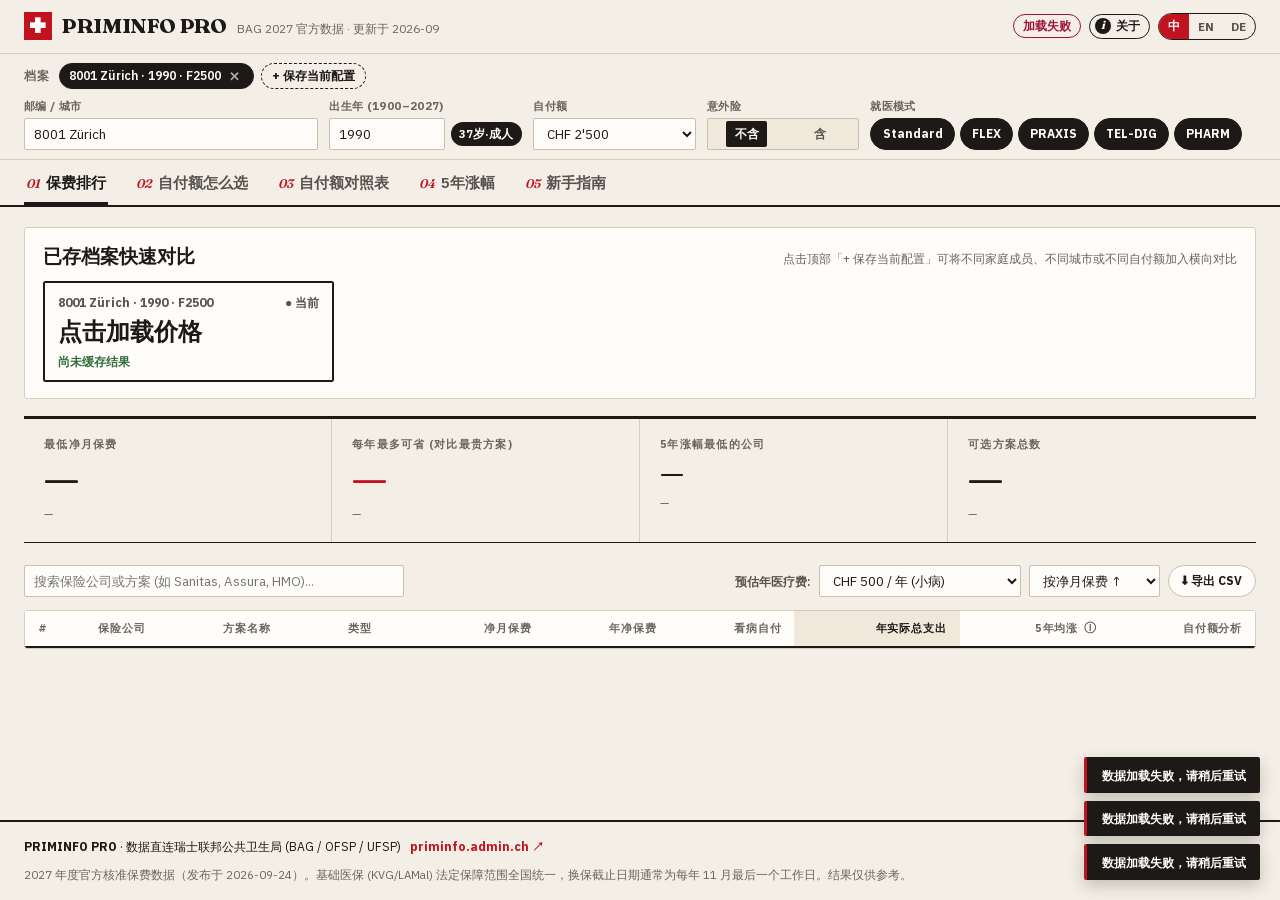
==== commit 5c1a8328: "text(web): state the break-even as a range and move the preset to CHF 1'900 #vibe #claude On 1'294 r" ====
--- a/static/index.html
+++ b/static/index.html
@@ -22,7 +22,11 @@
       </div>
 
       <div class="header-actions">
-        <span class="status-pill" id="status-badge" data-i18n="statusReady">已同步</span>
+        <span class="status-pill" id="status-badge" data-i18n="statusReady">数据已加载</span>
+        <button type="button" class="btn-about" id="btn-about" aria-haspopup="dialog" aria-controls="about-dialog">
+          <span class="about-i" aria-hidden="true">i</span>
+          <span class="about-label" data-i18n="btnAbout">关于</span>
+        </button>
         <div class="lang-switch" role="group" aria-label="Language">
           <button type="button" class="lang-btn active" data-lang="zh">中</button>
           <button type="button" class="lang-btn" data-lang="en">EN</button>
@@ -106,7 +110,7 @@
         </div>
 
         <div class="pf-field pf-models">
-          <label data-i18n="lblModels">模型筛选</label>
+          <label data-i18n="lblModels">就医模式</label>
           <div class="model-toggles" id="model-pills">
             <label class="m-chip active" data-model-tip="tipBase"><input type="checkbox" value="BASE" checked><span>Standard</span></label>
             <label class="m-chip active" data-model-tip="tipFlex"><input type="checkbox" value="FLEX" checked><span>FLEX</span></label>
@@ -129,13 +133,13 @@
         <li role="presentation">
           <button type="button" role="tab" aria-selected="false" data-tab="curves">
             <span class="tab-num">02</span>
-            <span data-i18n="tabCurves">盈亏曲线</span>
+            <span data-i18n="tabCurves">自付额怎么选</span>
           </button>
         </li>
         <li role="presentation">
           <button type="button" role="tab" aria-selected="false" data-tab="matrix">
             <span class="tab-num">03</span>
-            <span data-i18n="tabMatrix">全档矩阵</span>
+            <span data-i18n="tabMatrix">自付额对照表</span>
           </button>
         </li>
         <li role="presentation">
@@ -147,7 +151,7 @@
         <li role="presentation">
           <button type="button" role="tab" aria-selected="false" data-tab="guide">
             <span class="tab-num">05</span>
-            <span data-i18n="tabGuide">模型指南</span>
+            <span data-i18n="tabGuide">新手指南</span>
           </button>
         </li>
       </ul>
@@ -177,7 +181,7 @@
           <span class="kpi-meta" id="kpi-savings-sub">—</span>
         </div>
         <div class="kpi-cell">
-          <span class="kpi-label" data-i18n="kpiStable">5年均涨最低 (公司基准)</span>
+          <span class="kpi-label" data-i18n="kpiStable">5年涨幅最低的公司</span>
           <strong class="kpi-num" id="kpi-most-stable">—</strong>
           <span class="kpi-meta" id="kpi-stable-sub">—</span>
         </div>
@@ -190,7 +194,7 @@
 
       <div class="toolbar-row">
         <div class="search-wrap">
-          <input type="search" id="search-filter" data-i18n-placeholder="searchPlaceholder" placeholder="过滤保险公司或模型 (如 Sanitas, Assura, HMO)..." aria-label="Filter insurer or model">
+          <input type="search" id="search-filter" data-i18n-placeholder="searchPlaceholder" placeholder="搜索保险公司或方案 (如 Sanitas, Assura, HMO)..." aria-label="Filter insurer or model">
         </div>
         <div class="toolbar-right">
           <label for="medical-quick-select" class="inline-cost-lbl" data-i18n="lblQuickMed">预估年医疗费:</label>
@@ -221,7 +225,7 @@
                 <span data-i18n="th5YrAvg">5年均涨</span>
                 <span class="th-info-tip" id="th-5yr-tip" title="基于该保险公司在当前地区标准模型 (Standard) 过去5年的平均保费涨幅">ⓘ</span>
               </th>
-              <th scope="col" class="num-col" data-i18n="thCurveAction">精算曲线</th>
+              <th scope="col" class="num-col" data-i18n="thCurveAction">自付额分析</th>
             </tr>
           </thead>
           <tbody id="ranking-tbody"></tbody>
@@ -236,27 +240,27 @@
       <div class="curves-layout">
         <div class="curves-controls">
           <div class="field-box">
-            <label for="curve-plan-select" data-i18n="lblSelectPlanForCurve">选择保险方案绘制全档位曲线</label>
+            <label for="curve-plan-select" data-i18n="lblSelectPlanForCurve">选择一个方案，比较它的各个自付额档位</label>
             <select id="curve-plan-select"></select>
           </div>
 
           <div class="field-box">
             <label for="medical-cost-slider">
-              <span data-i18n="lblHoverMedical">预估 2027 医疗账单 (X轴游标)</span>:
+              <span data-i18n="lblHoverMedical">预估 2027 年看病花费 (图中竖线)</span>:
               <strong id="curve-cost-readout" class="text-accent">CHF 500</strong>
             </label>
             <input type="range" id="medical-cost-slider" min="0" max="6000" step="50" value="500">
             <div class="preset-pills" id="preset-pills-wrap">
               <button type="button" class="preset-btn" data-cost="0">CHF 0</button>
               <button type="button" class="preset-btn" data-cost="500">CHF 500</button>
-              <button type="button" class="preset-btn" data-cost="1800" data-i18n="preset1800">CHF 1'800 临界</button>
+              <button type="button" class="preset-btn" data-cost="1900" data-i18n="presetBreakEven">CHF 1'900 常见临界点</button>
               <button type="button" class="preset-btn" data-cost="3500">CHF 3'500</button>
               <button type="button" class="preset-btn" data-cost="6000">CHF 6'000</button>
             </div>
           </div>
 
           <div class="verdict-box" id="curve-verdict-box">
-            <div class="verdict-label" data-i18n="lblVerdict">精算结论</div>
+            <div class="verdict-label" data-i18n="lblVerdict">建议</div>
             <h3 id="verdict-title">—</h3>
             <p id="verdict-desc">—</p>
           </div>
@@ -265,8 +269,8 @@
         <div class="chart-card">
           <div class="chart-header">
             <div>
-              <h2 id="chart-plan-title" data-i18n="chartTitle">各 Franchise 档位全年总支出曲线</h2>
-              <p class="chart-sub" data-i18n="chartSub">横轴 (X): 预估全年医疗总账单 (CHF 0 ~ 6'000) · 纵轴 (Y): 全年实际掏钱总额 (12×净月保费 + Franchise内自付 + 10%超额自付)</p>
+              <h2 id="chart-plan-title" data-i18n="chartTitle">各自付额档位的全年总花费</h2>
+              <p class="chart-sub" data-i18n="chartSub">横轴: 预估全年看病总花费 (CHF 0 ~ 6'000) · 纵轴: 全年实际掏钱总额 (12×净月保费 + 自付额内自付 + 10% 超额自付)</p>
             </div>
             <div class="chart-legend" id="chart-legend"></div>
           </div>
@@ -283,7 +287,7 @@
     <section class="view-section hidden" id="view-matrix" role="tabpanel">
       <div class="toolbar-row">
         <p class="section-note" data-i18n="matrixHint">
-          绿色标记 (★) 为当前预估医疗支出下该方案最省钱的 Franchise 档位；「—」表示该保险方案不提供对应 Franchise 档位。点击任意行可查看盈亏曲线。
+          绿色标记 (★) 为当前预估看病花费下该方案最省钱的自付额档位；「—」表示该方案不提供该档位。点击任意行可查看自付额分析。
         </p>
         <div class="seg-mini">
           <label>
@@ -347,6 +351,37 @@
     </div>
   </footer>
 
+  <dialog id="about-dialog" class="about-dialog" aria-labelledby="about-title">
+    <div class="about-inner">
+      <div class="about-head">
+        <h2 id="about-title" data-i18n="aboutTitle">关于 Priminfo Pro</h2>
+        <button type="button" class="about-close" id="btn-about-close" data-i18n-aria="aboutClose" aria-label="关闭">✕</button>
+      </div>
+      <div class="about-body">
+        <section>
+          <h3 data-i18n="aboutDataH">数据来源</h3>
+          <p data-i18n="aboutDataP">所有保费数据实时取自瑞士联邦公共卫生局 (BAG) 的官方保费查询网站 priminfo.admin.ch，不做任何加工；每年 9 月底官方公布下一年度保费后更新。</p>
+        </section>
+        <section>
+          <h3 data-i18n="aboutIndepH">独立 · 无广告</h3>
+          <p data-i18n="aboutIndepP">本站不投放广告、不收取任何保险公司的佣金、不使用跟踪统计。您保存的档案只存在自己的浏览器里，不会上传。</p>
+        </section>
+        <section>
+          <h3 data-i18n="aboutCalcH">怎么算的</h3>
+          <p data-i18n="aboutCalcP">「年实际总支出」= 12 × 净月保费 + 自付额以内的看病费用 + 超出自付额部分的 10%（成人每年最多 CHF 700，儿童最多 CHF 350）。净月保费已扣除每月返还的环境税补贴。</p>
+        </section>
+        <section>
+          <h3 data-i18n="aboutDisclaimerH">仅供参考</h3>
+          <p data-i18n="aboutDisclaimerP">计算结果仅供参考，不构成投保建议或要约；实际保费以保险公司和官方网站为准，换保前请在 priminfo.admin.ch 核对。基础医保 (KVG/LAMal) 的法定保障范围全国统一；换保截止日期通常为每年 11 月最后一个工作日。</p>
+        </section>
+      </div>
+      <div class="about-foot">
+        <a href="https://www.priminfo.admin.ch" target="_blank" rel="noopener">priminfo.admin.ch ↗</a>
+        <button type="button" class="btn-load-more" id="btn-about-ok" data-i18n="aboutClose">关闭</button>
+      </div>
+    </div>
+  </dialog>
+
   <div id="toast-container" class="toast-container" aria-live="polite"></div>
 
   <script type="module" src="js/main.js"></script>
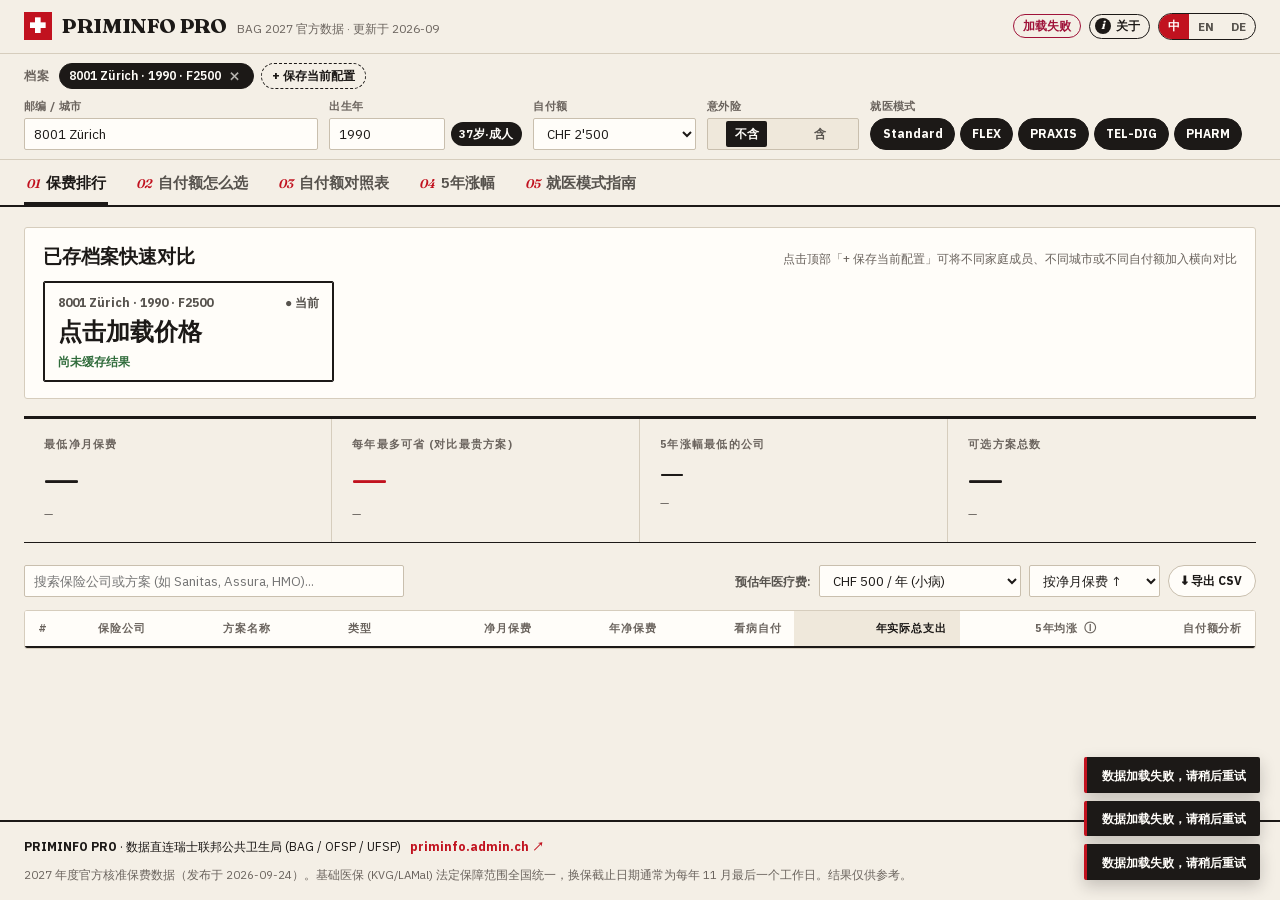
==== commit 634f0957: "fix(web): centre the About dialog, shorter birth-year label, rename the guide tab #vibe #claude The " ====
--- a/static/index.html
+++ b/static/index.html
@@ -66,7 +66,7 @@
         </div>
 
         <div class="pf-field pf-yob">
-          <label for="yob-input" data-i18n="lblYob">出生年 (1900–2027)</label>
+          <label for="yob-input" data-i18n="lblYob">出生年</label>
           <div class="input-inline">
             <input
               type="number"
@@ -151,7 +151,7 @@
         <li role="presentation">
           <button type="button" role="tab" aria-selected="false" data-tab="guide">
             <span class="tab-num">05</span>
-            <span data-i18n="tabGuide">新手指南</span>
+            <span data-i18n="tabGuide">就医模式指南</span>
           </button>
         </li>
       </ul>
--- a/static/style.css
+++ b/static/style.css
@@ -1465,10 +1465,13 @@
 }
 
 .about-dialog {
+  margin: auto;
   border: 2px solid var(--text-primary);
   border-radius: var(--radius-md);
   padding: 0;
   inline-size: min(580px, calc(100vw - 2rem));
+  max-block-size: calc(100dvh - 2rem);
+  overflow: auto;
   background: var(--bg-surface);
   color: var(--text-primary);
 }
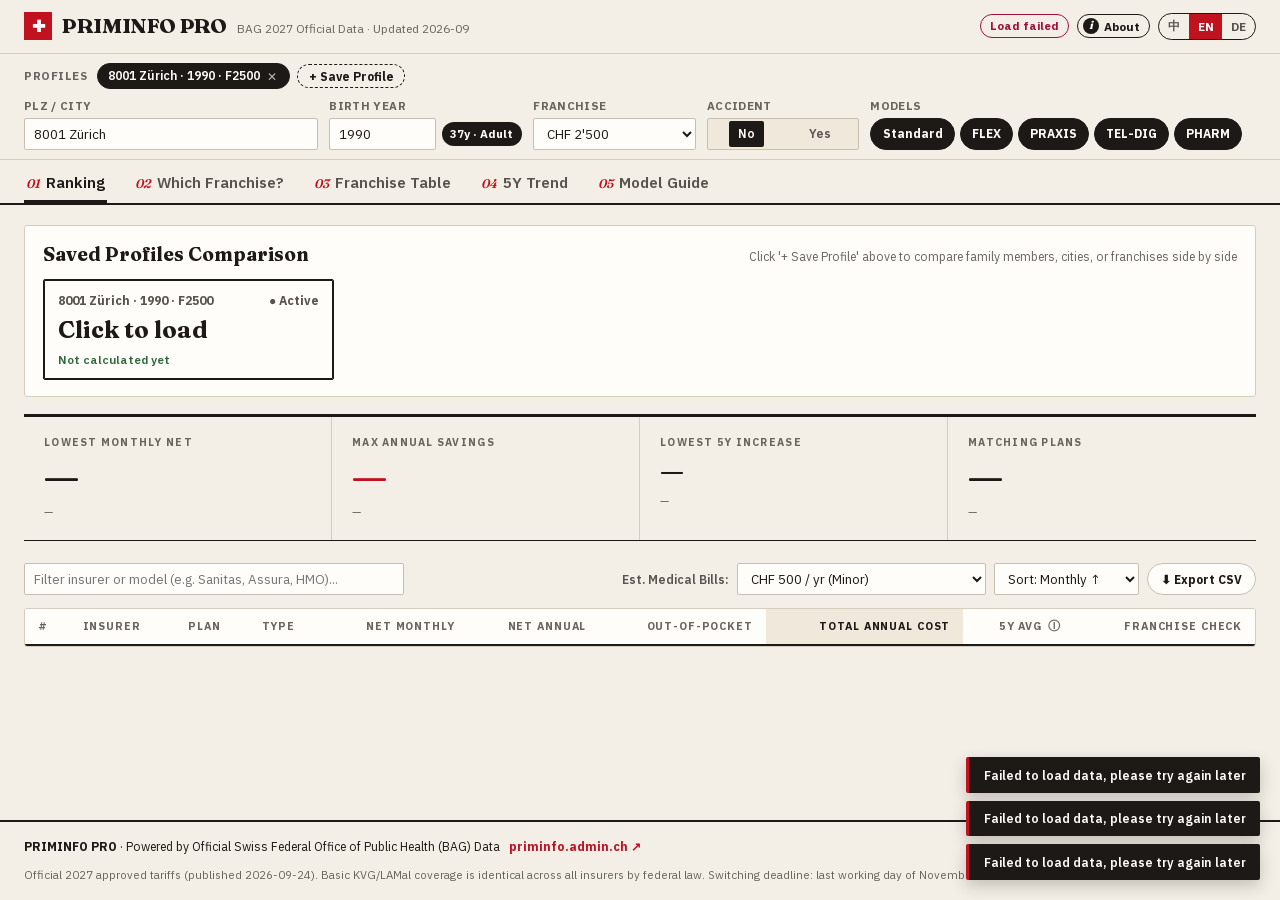
==== commit e951a4c8: "feat(web): default to English #vibe #claude state.lang, the applyLanguage fallback and every I18N.zh" ====
--- a/static/index.html
+++ b/static/index.html
@@ -1,10 +1,10 @@
 <!DOCTYPE html>
-<html lang="zh-CN">
+<html lang="en">
 <head>
   <meta charset="UTF-8">
   <meta name="viewport" content="width=device-width, initial-scale=1.0">
-  <meta name="description" content="Priminfo Pro — 瑞士联邦卫生局 (BAG) 2027 医保保费精算比价工具：支持多档自付额盈亏平衡曲线、多家庭成员档案对比、全档矩阵与5年历史涨幅分析。">
-  <title>Priminfo Pro — 瑞士医保比价 (2027)</title>
+  <meta name="description" content="Priminfo Pro: compare Swiss basic health insurance (KVG/LAMal) premiums for 2027 using official FOPH (BAG) data. Franchise break-even curves, family profiles, full franchise matrix and 5-year premium history.">
+  <title>Priminfo Pro — Swiss Health Insurance Calculator (2027)</title>
   <link rel="icon" type="image/svg+xml" href="data:image/svg+xml,%3Csvg xmlns='http://www.w3.org/2000/svg' viewBox='0 0 32 32'%3E%3Crect width='32' height='32' rx='6' fill='%23d90429'/%3E%3Cpath d='M13 6h6v7h7v6h-7v7h-6v-7H6v-6h7z' fill='%23fff'/%3E%3C/svg%3E">
   <link rel="preload" href="fonts/fraunces-500-800-latin.woff2" as="font" type="font/woff2" crossorigin>
   <link rel="preload" href="fonts/ibm-plex-sans-latin.woff2" as="font" type="font/woff2" crossorigin>
@@ -17,19 +17,19 @@
         <span class="swiss-cross" aria-hidden="true">✚</span>
         <div class="brand-titles">
           <h1 data-i18n="appTitle">PRIMINFO PRO</h1>
-          <span class="brand-meta" id="brand-subtitle" data-i18n="appSubtitle">BAG 2027 官方数据 · 更新于 2026-09</span>
+          <span class="brand-meta" id="brand-subtitle" data-i18n="appSubtitle">BAG 2027 Official Data · Updated 2026-09</span>
         </div>
       </div>
 
       <div class="header-actions">
-        <span class="status-pill" id="status-badge" data-i18n="statusReady">数据已加载</span>
+        <span class="status-pill" id="status-badge" data-i18n="statusReady">Data loaded</span>
         <button type="button" class="btn-about" id="btn-about" aria-haspopup="dialog" aria-controls="about-dialog">
           <span class="about-i" aria-hidden="true">i</span>
-          <span class="about-label" data-i18n="btnAbout">关于</span>
+          <span class="about-label" data-i18n="btnAbout">About</span>
         </button>
         <div class="lang-switch" role="group" aria-label="Language">
-          <button type="button" class="lang-btn active" data-lang="zh">中</button>
-          <button type="button" class="lang-btn" data-lang="en">EN</button>
+          <button type="button" class="lang-btn" data-lang="zh">中</button>
+          <button type="button" class="lang-btn active" data-lang="en">EN</button>
           <button type="button" class="lang-btn" data-lang="de">DE</button>
         </div>
       </div>
@@ -37,17 +37,17 @@
 
     <section class="profile-bar" aria-label="Saved Profiles">
       <div class="profile-chips-row">
-        <span class="bar-label" data-i18n="lblProfiles">档案</span>
+        <span class="bar-label" data-i18n="lblProfiles">Profiles</span>
         <div class="profile-chips" id="profile-chips"></div>
-        <button type="button" class="btn-chip-action" id="btn-save-profile" data-i18n="btnSaveProfile">+ 保存当前配置</button>
+        <button type="button" class="btn-chip-action" id="btn-save-profile" data-i18n="btnSaveProfile">+ Save Profile</button>
         <button type="button" class="btn-mobile-collapse" id="btn-toggle-filters" aria-expanded="true">
-          <span id="mobile-filter-summary">收起筛选 ▲</span>
+          <span id="mobile-filter-summary">Hide Filters ▲</span>
         </button>
       </div>
 
       <form id="query-form" class="compact-profile-form" novalidate>
         <div class="pf-field pf-loc">
-          <label for="location-search" data-i18n="lblLocation">邮编 / 城市</label>
+          <label for="location-search" data-i18n="lblLocation">PLZ / City</label>
           <div class="autocomplete-wrap">
             <input
               type="text"
@@ -66,7 +66,7 @@
         </div>
 
         <div class="pf-field pf-yob">
-          <label for="yob-input" data-i18n="lblYob">出生年</label>
+          <label for="yob-input" data-i18n="lblYob">Birth Year</label>
           <div class="input-inline">
             <input
               type="number"
@@ -78,13 +78,13 @@
               required
               aria-describedby="yob-error"
             >
-            <span class="age-tag" id="age-group-badge">37岁·成人</span>
-          </div>
-          <div id="yob-error" class="field-error-msg" role="alert" data-i18n="errInvalidYob">请输入 1900–2027 之间的有效年份</div>
+            <span class="age-tag" id="age-group-badge">37y · Adult</span>
+          </div>
+          <div id="yob-error" class="field-error-msg" role="alert" data-i18n="errInvalidYob">Please enter a valid year between 1900 and 2027</div>
         </div>
 
         <div class="pf-field pf-fran">
-          <label for="franchise-select" data-i18n="lblFranchise">自付额</label>
+          <label for="franchise-select" data-i18n="lblFranchise">Franchise</label>
           <select id="franchise-select">
             <option value="300">CHF 300</option>
             <option value="500">CHF 500</option>
@@ -96,21 +96,21 @@
         </div>
 
         <div class="pf-field pf-acc">
-          <label data-i18n="lblAccident">意外险</label>
+          <label data-i18n="lblAccident">Accident</label>
           <div class="seg-mini">
             <label>
               <input type="radio" name="coverage" value="0" checked>
-              <span data-i18n="optNoAcc">不含</span>
+              <span data-i18n="optNoAcc">No</span>
             </label>
             <label>
               <input type="radio" name="coverage" value="1">
-              <span data-i18n="optYesAcc">含</span>
+              <span data-i18n="optYesAcc">Yes</span>
             </label>
           </div>
         </div>
 
         <div class="pf-field pf-models">
-          <label data-i18n="lblModels">就医模式</label>
+          <label data-i18n="lblModels">Models</label>
           <div class="model-toggles" id="model-pills">
             <label class="m-chip active" data-model-tip="tipBase"><input type="checkbox" value="BASE" checked><span>Standard</span></label>
             <label class="m-chip active" data-model-tip="tipFlex"><input type="checkbox" value="FLEX" checked><span>FLEX</span></label>
@@ -127,31 +127,31 @@
         <li class="active" role="presentation">
           <button type="button" role="tab" aria-selected="true" data-tab="ranking">
             <span class="tab-num">01</span>
-            <span data-i18n="tabRanking">保费排行</span>
+            <span data-i18n="tabRanking">Ranking</span>
           </button>
         </li>
         <li role="presentation">
           <button type="button" role="tab" aria-selected="false" data-tab="curves">
             <span class="tab-num">02</span>
-            <span data-i18n="tabCurves">自付额怎么选</span>
+            <span data-i18n="tabCurves">Which Franchise?</span>
           </button>
         </li>
         <li role="presentation">
           <button type="button" role="tab" aria-selected="false" data-tab="matrix">
             <span class="tab-num">03</span>
-            <span data-i18n="tabMatrix">自付额对照表</span>
+            <span data-i18n="tabMatrix">Franchise Table</span>
           </button>
         </li>
         <li role="presentation">
           <button type="button" role="tab" aria-selected="false" data-tab="history">
             <span class="tab-num">04</span>
-            <span data-i18n="tabHistory">5年涨幅</span>
+            <span data-i18n="tabHistory">5Y Trend</span>
           </button>
         </li>
         <li role="presentation">
           <button type="button" role="tab" aria-selected="false" data-tab="guide">
             <span class="tab-num">05</span>
-            <span data-i18n="tabGuide">就医模式指南</span>
+            <span data-i18n="tabGuide">Model Guide</span>
           </button>
         </li>
       </ul>
@@ -162,8 +162,8 @@
     <section class="view-section active" id="view-ranking" role="tabpanel">
       <div class="saved-comparison-box" id="saved-comparison-box">
         <div class="section-head">
-          <h2 data-i18n="secSavedCompare">已存档案快速对比</h2>
-          <span class="section-note" data-i18n="noteSavedCompare">点击顶部「+ 保存当前配置」可将不同家庭成员、不同城市或不同自付额加入横向对比</span>
+          <h2 data-i18n="secSavedCompare">Saved Profiles Comparison</h2>
+          <span class="section-note" data-i18n="noteSavedCompare">Click '+ Save Profile' above to compare family members, cities, or franchises side by side</span>
         </div>
         <div class="saved-cards-grid" id="saved-cards-grid"></div>
         <div class="family-bundle-box hidden" id="family-bundle-box"></div>
@@ -171,22 +171,22 @@
 
       <div class="kpi-grid">
         <div class="kpi-cell">
-          <span class="kpi-label" data-i18n="kpiCheapest">最低净月保费</span>
+          <span class="kpi-label" data-i18n="kpiCheapest">Lowest Monthly Net</span>
           <strong class="kpi-num" id="kpi-min-monthly">—</strong>
           <span class="kpi-meta" id="kpi-min-plan">—</span>
         </div>
         <div class="kpi-cell">
-          <span class="kpi-label" data-i18n="kpiSavings">每年最多可省 (对比最贵方案)</span>
+          <span class="kpi-label" data-i18n="kpiSavings">Max Annual Savings</span>
           <strong class="kpi-num text-accent" id="kpi-max-savings">—</strong>
           <span class="kpi-meta" id="kpi-savings-sub">—</span>
         </div>
         <div class="kpi-cell">
-          <span class="kpi-label" data-i18n="kpiStable">5年涨幅最低的公司</span>
+          <span class="kpi-label" data-i18n="kpiStable">Lowest 5Y Increase</span>
           <strong class="kpi-num" id="kpi-most-stable">—</strong>
           <span class="kpi-meta" id="kpi-stable-sub">—</span>
         </div>
         <div class="kpi-cell">
-          <span class="kpi-label" data-i18n="kpiCount">可选方案总数</span>
+          <span class="kpi-label" data-i18n="kpiCount">Matching Plans</span>
           <strong class="kpi-num" id="kpi-plan-count">—</strong>
           <span class="kpi-meta" id="kpi-rebate-info">—</span>
         </div>
@@ -194,38 +194,38 @@
 
       <div class="toolbar-row">
         <div class="search-wrap">
-          <input type="search" id="search-filter" data-i18n-placeholder="searchPlaceholder" placeholder="搜索保险公司或方案 (如 Sanitas, Assura, HMO)..." aria-label="Filter insurer or model">
+          <input type="search" id="search-filter" data-i18n-placeholder="searchPlaceholder" placeholder="Filter insurer or model (e.g. Sanitas, Assura, HMO)..." aria-label="Filter insurer or model">
         </div>
         <div class="toolbar-right">
-          <label for="medical-quick-select" class="inline-cost-lbl" data-i18n="lblQuickMed">预估年医疗费:</label>
+          <label for="medical-quick-select" class="inline-cost-lbl" data-i18n="lblQuickMed">Est. Medical Bills:</label>
           <select id="medical-quick-select" aria-label="Estimated annual medical bills"></select>
           <select id="sort-select" aria-label="Sort order">
-            <option value="monthlyNet" data-i18n="sortMonthly">按净月保费 ↑</option>
-            <option value="totalYearCost" data-i18n="sortTotal">按全年总成本 ↑</option>
-            <option value="avgIncreasePct" data-i18n="sortHistory">按5年涨幅 ↑</option>
+            <option value="monthlyNet" data-i18n="sortMonthly">Sort: Monthly ↑</option>
+            <option value="totalYearCost" data-i18n="sortTotal">Sort: Total Cost ↑</option>
+            <option value="avgIncreasePct" data-i18n="sortHistory">Sort: 5Y Trend ↑</option>
           </select>
-          <button type="button" class="btn-export-csv" id="btn-export-csv" data-i18n="btnExportCsv">⬇ CSV</button>
+          <button type="button" class="btn-export-csv" id="btn-export-csv" data-i18n="btnExportCsv">⬇ Export CSV</button>
         </div>
       </div>
 
       <div tabindex="0" role="region" aria-labelledby="ranking-caption" class="table-wrapper">
         <table id="ranking-table">
-          <caption id="ranking-caption" class="sr-only">2027 瑞士医保保费排行榜</caption>
+          <caption id="ranking-caption" class="sr-only">Swiss health insurance premium ranking 2027</caption>
           <thead>
             <tr>
               <th scope="col">#</th>
-              <th scope="col" data-i18n="thInsurer">保险公司</th>
-              <th scope="col" data-i18n="thModel">方案名称</th>
-              <th scope="col" data-i18n="thCategory">类型</th>
-              <th scope="col" class="num-col" data-i18n="thMonthlyNet">净月保费</th>
-              <th scope="col" class="num-col" data-i18n="thYearlyNet">年净保费</th>
-              <th scope="col" class="num-col" data-i18n="thOutOfPocket">看病自付</th>
-              <th scope="col" class="num-col highlight-col" data-i18n="thTotalRealCost">年实际总支出</th>
+              <th scope="col" data-i18n="thInsurer">Insurer</th>
+              <th scope="col" data-i18n="thModel">Plan</th>
+              <th scope="col" data-i18n="thCategory">Type</th>
+              <th scope="col" class="num-col" data-i18n="thMonthlyNet">Net Monthly</th>
+              <th scope="col" class="num-col" data-i18n="thYearlyNet">Net Annual</th>
+              <th scope="col" class="num-col" data-i18n="thOutOfPocket">Out-of-Pocket</th>
+              <th scope="col" class="num-col highlight-col" data-i18n="thTotalRealCost">Total Annual Cost</th>
               <th scope="col" class="num-col">
-                <span data-i18n="th5YrAvg">5年均涨</span>
-                <span class="th-info-tip" id="th-5yr-tip" title="基于该保险公司在当前地区标准模型 (Standard) 过去5年的平均保费涨幅">ⓘ</span>
+                <span data-i18n="th5YrAvg">5Y Avg</span>
+                <span class="th-info-tip" id="th-5yr-tip" title="5-year average annual change of this insurer's Standard (Grundversicherung) model in your region">ⓘ</span>
               </th>
-              <th scope="col" class="num-col" data-i18n="thCurveAction">自付额分析</th>
+              <th scope="col" class="num-col" data-i18n="thCurveAction">Franchise Check</th>
             </tr>
           </thead>
           <tbody id="ranking-tbody"></tbody>
@@ -240,27 +240,27 @@
       <div class="curves-layout">
         <div class="curves-controls">
           <div class="field-box">
-            <label for="curve-plan-select" data-i18n="lblSelectPlanForCurve">选择一个方案，比较它的各个自付额档位</label>
+            <label for="curve-plan-select" data-i18n="lblSelectPlanForCurve">Pick a plan to compare its franchise levels</label>
             <select id="curve-plan-select"></select>
           </div>
 
           <div class="field-box">
             <label for="medical-cost-slider">
-              <span data-i18n="lblHoverMedical">预估 2027 年看病花费 (图中竖线)</span>:
+              <span data-i18n="lblHoverMedical">Est. 2027 Medical Bills (vertical line)</span>:
               <strong id="curve-cost-readout" class="text-accent">CHF 500</strong>
             </label>
             <input type="range" id="medical-cost-slider" min="0" max="6000" step="50" value="500">
             <div class="preset-pills" id="preset-pills-wrap">
               <button type="button" class="preset-btn" data-cost="0">CHF 0</button>
               <button type="button" class="preset-btn" data-cost="500">CHF 500</button>
-              <button type="button" class="preset-btn" data-cost="1900" data-i18n="presetBreakEven">CHF 1'900 常见临界点</button>
+              <button type="button" class="preset-btn" data-cost="1900" data-i18n="presetBreakEven">CHF 1'900 Typical break-even</button>
               <button type="button" class="preset-btn" data-cost="3500">CHF 3'500</button>
               <button type="button" class="preset-btn" data-cost="6000">CHF 6'000</button>
             </div>
           </div>
 
           <div class="verdict-box" id="curve-verdict-box">
-            <div class="verdict-label" data-i18n="lblVerdict">建议</div>
+            <div class="verdict-label" data-i18n="lblVerdict">Recommendation</div>
             <h3 id="verdict-title">—</h3>
             <p id="verdict-desc">—</p>
           </div>
@@ -269,8 +269,8 @@
         <div class="chart-card">
           <div class="chart-header">
             <div>
-              <h2 id="chart-plan-title" data-i18n="chartTitle">各自付额档位的全年总花费</h2>
-              <p class="chart-sub" data-i18n="chartSub">横轴: 预估全年看病总花费 (CHF 0 ~ 6'000) · 纵轴: 全年实际掏钱总额 (12×净月保费 + 自付额内自付 + 10% 超额自付)</p>
+              <h2 id="chart-plan-title" data-i18n="chartTitle">Annual Total Outlay by Franchise</h2>
+              <p class="chart-sub" data-i18n="chartSub">X-Axis: Est. Annual Medical Bills (CHF 0 ~ 6'000) · Y-Axis: Total Annual Outlay (12×Net Monthly + Deductible + 10% Co-pay)</p>
             </div>
             <div class="chart-legend" id="chart-legend"></div>
           </div>
@@ -287,23 +287,23 @@
     <section class="view-section hidden" id="view-matrix" role="tabpanel">
       <div class="toolbar-row">
         <p class="section-note" data-i18n="matrixHint">
-          绿色标记 (★) 为当前预估看病花费下该方案最省钱的自付额档位；「—」表示该方案不提供该档位。点击任意行可查看自付额分析。
+          Green cells (★) mark the cheapest franchise at your estimated medical bills; '—' means the insurer does not offer that level. Click any row for the franchise check.
         </p>
         <div class="seg-mini">
           <label>
             <input type="radio" name="matrixMode" value="monthly" checked>
-            <span data-i18n="matrixModeMonthly">月净保费 (CHF/月)</span>
+            <span data-i18n="matrixModeMonthly">Net Monthly (CHF/mo)</span>
           </label>
           <label>
             <input type="radio" name="matrixMode" value="totalCost">
-            <span data-i18n="matrixModeTotal">含看病全年总支出 (CHF/年)</span>
+            <span data-i18n="matrixModeTotal">Total Annual Outlay (CHF/yr)</span>
           </label>
         </div>
       </div>
 
       <div tabindex="0" role="region" aria-labelledby="matrix-caption" class="table-wrapper">
         <table id="matrix-table">
-          <caption id="matrix-caption" class="sr-only">全自付额矩阵对比表</caption>
+          <caption id="matrix-caption" class="sr-only">Premiums by franchise level</caption>
           <thead id="matrix-thead"></thead>
           <tbody id="matrix-tbody"></tbody>
         </table>
@@ -313,12 +313,12 @@
     <section class="view-section hidden" id="view-history" role="tabpanel">
       <div class="toolbar-row">
         <p class="section-note" data-i18n="historyHint">
-          展示当前地区各保险公司 2022–2027 历年标准模型 (Standard) 月保费（CHF）及同比变化，识别价格波动与长期趋势。
+          Historical Standard model premiums (2022–2027) and YoY changes for insurers in this region.
         </p>
       </div>
       <div class="chart-card history-chart-card" id="history-chart-card">
         <div class="chart-header">
-          <h2 data-i18n="historyChartTitle">主要保险公司 2022–2027 标准月保费走势对比 (Top 8)</h2>
+          <h2 data-i18n="historyChartTitle">2022–2027 Standard Monthly Premium Trajectory (Top 8 Insurers)</h2>
           <div class="chart-legend" id="history-chart-legend"></div>
         </div>
         <div class="svg-chart-wrap">
@@ -327,7 +327,7 @@
       </div>
       <div tabindex="0" role="region" aria-labelledby="history-caption" class="table-wrapper">
         <table id="history-table">
-          <caption id="history-caption" class="sr-only">5年历史保费涨幅表</caption>
+          <caption id="history-caption" class="sr-only">Premium history 2022–2027</caption>
           <thead id="history-thead"></thead>
           <tbody id="history-tbody"></tbody>
         </table>
@@ -342,11 +342,11 @@
   <footer class="swiss-footer">
     <div class="footer-inner">
       <div class="footer-col">
-        <strong>PRIMINFO PRO</strong> · <span data-i18n="footerDataSource">数据直连瑞士联邦公共卫生局 (BAG / OFSP / UFSP)</span>
+        <strong>PRIMINFO PRO</strong> · <span data-i18n="footerDataSource">Powered by Official Swiss Federal Office of Public Health (BAG) Data</span>
         <a href="https://www.priminfo.admin.ch" target="_blank" rel="noopener">priminfo.admin.ch ↗</a>
       </div>
       <div class="footer-col footer-muted" data-i18n="footerDisclaimer">
-        2027 年度官方核准保费数据（发布于 2026-09）。基础医保 (KVG/LAMal) 法定保障范围全国统一，换保截止日期通常为每年 11 月最后一个工作日。结果仅供参考，不构成投保要约。
+        Official 2027 approved tariffs (published 2026-09-24). Basic KVG/LAMal coverage is identical across all insurers by federal law. Switching deadline: last working day of November.
       </div>
     </div>
   </footer>
@@ -354,30 +354,30 @@
   <dialog id="about-dialog" class="about-dialog" aria-labelledby="about-title">
     <div class="about-inner">
       <div class="about-head">
-        <h2 id="about-title" data-i18n="aboutTitle">关于 Priminfo Pro</h2>
-        <button type="button" class="about-close" id="btn-about-close" data-i18n-aria="aboutClose" aria-label="关闭">✕</button>
+        <h2 id="about-title" data-i18n="aboutTitle">About Priminfo Pro</h2>
+        <button type="button" class="about-close" id="btn-about-close" data-i18n-aria="aboutClose" aria-label="Close">✕</button>
       </div>
       <div class="about-body">
         <section>
-          <h3 data-i18n="aboutDataH">数据来源</h3>
-          <p data-i18n="aboutDataP">所有保费数据实时取自瑞士联邦公共卫生局 (BAG) 的官方保费查询网站 priminfo.admin.ch，不做任何加工；每年 9 月底官方公布下一年度保费后更新。</p>
+          <h3 data-i18n="aboutDataH">Data source</h3>
+          <p data-i18n="aboutDataP">All premiums come live and unaltered from priminfo.admin.ch, the official premium calculator of the Swiss Federal Office of Public Health (FOPH / BAG). They are refreshed once the FOPH publishes the next year's premiums at the end of September.</p>
         </section>
         <section>
-          <h3 data-i18n="aboutIndepH">独立 · 无广告</h3>
-          <p data-i18n="aboutIndepP">本站不投放广告、不收取任何保险公司的佣金、不使用跟踪统计。您保存的档案只存在自己的浏览器里，不会上传。</p>
+          <h3 data-i18n="aboutIndepH">Independent · No ads</h3>
+          <p data-i18n="aboutIndepP">No advertising, no commissions from insurers, no tracking. Saved profiles stay in your own browser and are never uploaded.</p>
         </section>
         <section>
-          <h3 data-i18n="aboutCalcH">怎么算的</h3>
-          <p data-i18n="aboutCalcP">「年实际总支出」= 12 × 净月保费 + 自付额以内的看病费用 + 超出自付额部分的 10%（成人每年最多 CHF 700，儿童最多 CHF 350）。净月保费已扣除每月返还的环境税补贴。</p>
+          <h3 data-i18n="aboutCalcH">How it is calculated</h3>
+          <p data-i18n="aboutCalcP">Total annual cost = 12 × net monthly premium + your medical bills up to the franchise + 10% of the bills above it (capped at CHF 700 per year for adults, CHF 350 for children). Net premiums already deduct the monthly environmental levy rebate.</p>
         </section>
         <section>
-          <h3 data-i18n="aboutDisclaimerH">仅供参考</h3>
-          <p data-i18n="aboutDisclaimerP">计算结果仅供参考，不构成投保建议或要约；实际保费以保险公司和官方网站为准，换保前请在 priminfo.admin.ch 核对。基础医保 (KVG/LAMal) 的法定保障范围全国统一；换保截止日期通常为每年 11 月最后一个工作日。</p>
+          <h3 data-i18n="aboutDisclaimerH">For guidance only</h3>
+          <p data-i18n="aboutDisclaimerP">Results are for guidance only and are neither an offer nor insurance advice. The insurer's quote and priminfo.admin.ch are authoritative: check there before switching. Basic insurance (KVG / LAMal) covers the same benefits with every insurer by law; the switching deadline is usually the last working day of November.</p>
         </section>
       </div>
       <div class="about-foot">
         <a href="https://www.priminfo.admin.ch" target="_blank" rel="noopener">priminfo.admin.ch ↗</a>
-        <button type="button" class="btn-load-more" id="btn-about-ok" data-i18n="aboutClose">关闭</button>
+        <button type="button" class="btn-load-more" id="btn-about-ok" data-i18n="aboutClose">Close</button>
       </div>
     </div>
   </dialog>
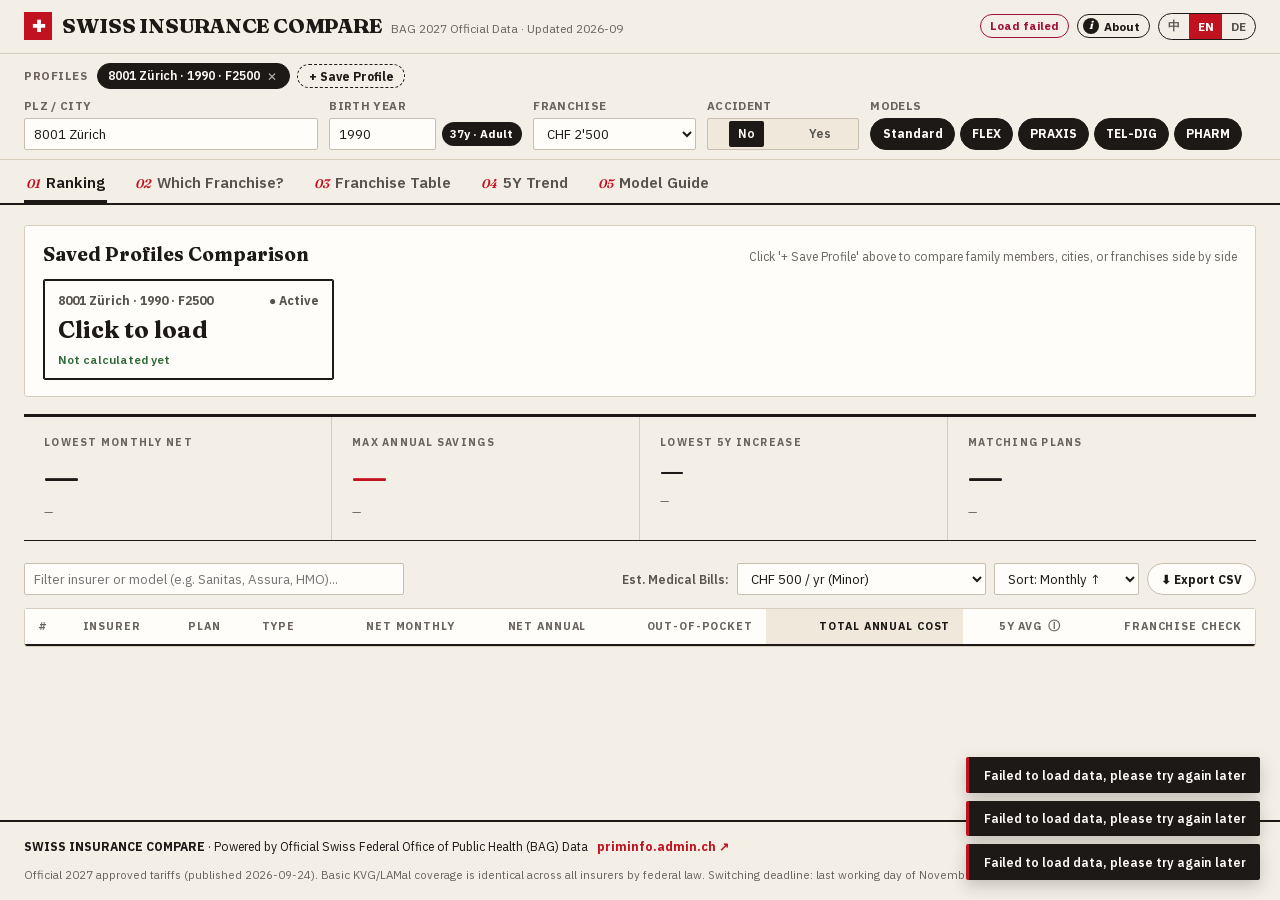
==== commit 92b3bdf1: "chore: rename Priminfo Pro to Swiss Insurance Compare #vibe #claude Matches the Vercel project and d" ====
--- a/static/index.html
+++ b/static/index.html
@@ -3,8 +3,8 @@
 <head>
   <meta charset="UTF-8">
   <meta name="viewport" content="width=device-width, initial-scale=1.0">
-  <meta name="description" content="Priminfo Pro: compare Swiss basic health insurance (KVG/LAMal) premiums for 2027 using official FOPH (BAG) data. Franchise break-even curves, family profiles, full franchise matrix and 5-year premium history.">
-  <title>Priminfo Pro — Swiss Health Insurance Calculator (2027)</title>
+  <meta name="description" content="Swiss Insurance Compare: compare Swiss basic health insurance (KVG/LAMal) premiums for 2027 using official FOPH (BAG) data. Franchise break-even curves, family profiles, full franchise matrix and 5-year premium history.">
+  <title>Swiss Insurance Compare — Swiss Health Insurance Calculator (2027)</title>
   <link rel="icon" type="image/svg+xml" href="data:image/svg+xml,%3Csvg xmlns='http://www.w3.org/2000/svg' viewBox='0 0 32 32'%3E%3Crect width='32' height='32' rx='6' fill='%23d90429'/%3E%3Cpath d='M13 6h6v7h7v6h-7v7h-6v-7H6v-6h7z' fill='%23fff'/%3E%3C/svg%3E">
   <link rel="preload" href="fonts/fraunces-500-800-latin.woff2" as="font" type="font/woff2" crossorigin>
   <link rel="preload" href="fonts/ibm-plex-sans-latin.woff2" as="font" type="font/woff2" crossorigin>
@@ -16,7 +16,7 @@
       <div class="brand">
         <span class="swiss-cross" aria-hidden="true">✚</span>
         <div class="brand-titles">
-          <h1 data-i18n="appTitle">PRIMINFO PRO</h1>
+          <h1 data-i18n="appTitle">SWISS INSURANCE COMPARE</h1>
           <span class="brand-meta" id="brand-subtitle" data-i18n="appSubtitle">BAG 2027 Official Data · Updated 2026-09</span>
         </div>
       </div>
@@ -342,7 +342,7 @@
   <footer class="swiss-footer">
     <div class="footer-inner">
       <div class="footer-col">
-        <strong>PRIMINFO PRO</strong> · <span data-i18n="footerDataSource">Powered by Official Swiss Federal Office of Public Health (BAG) Data</span>
+        <strong>SWISS INSURANCE COMPARE</strong> · <span data-i18n="footerDataSource">Powered by Official Swiss Federal Office of Public Health (BAG) Data</span>
         <a href="https://www.priminfo.admin.ch" target="_blank" rel="noopener">priminfo.admin.ch ↗</a>
       </div>
       <div class="footer-col footer-muted" data-i18n="footerDisclaimer">
@@ -354,7 +354,7 @@
   <dialog id="about-dialog" class="about-dialog" aria-labelledby="about-title">
     <div class="about-inner">
       <div class="about-head">
-        <h2 id="about-title" data-i18n="aboutTitle">About Priminfo Pro</h2>
+        <h2 id="about-title" data-i18n="aboutTitle">About Swiss Insurance Compare</h2>
         <button type="button" class="about-close" id="btn-about-close" data-i18n-aria="aboutClose" aria-label="Close">✕</button>
       </div>
       <div class="about-body">
--- a/static/style.css
+++ b/static/style.css
@@ -375,6 +375,8 @@
   }
   .brand h1 {
     font-size: 0.95rem;
+    white-space: normal;
+    line-height: 1.1;
   }
   .brand-meta {
     display: none;
@@ -410,6 +412,15 @@
   .btn-mobile-collapse {
     display: inline-flex;
     align-items: center;
+  }
+}
+
+@media (max-width: 359px) {
+  .header-top {
+    flex-wrap: wrap;
+  }
+  .header-actions {
+    margin-inline-start: auto;
   }
 }
 
